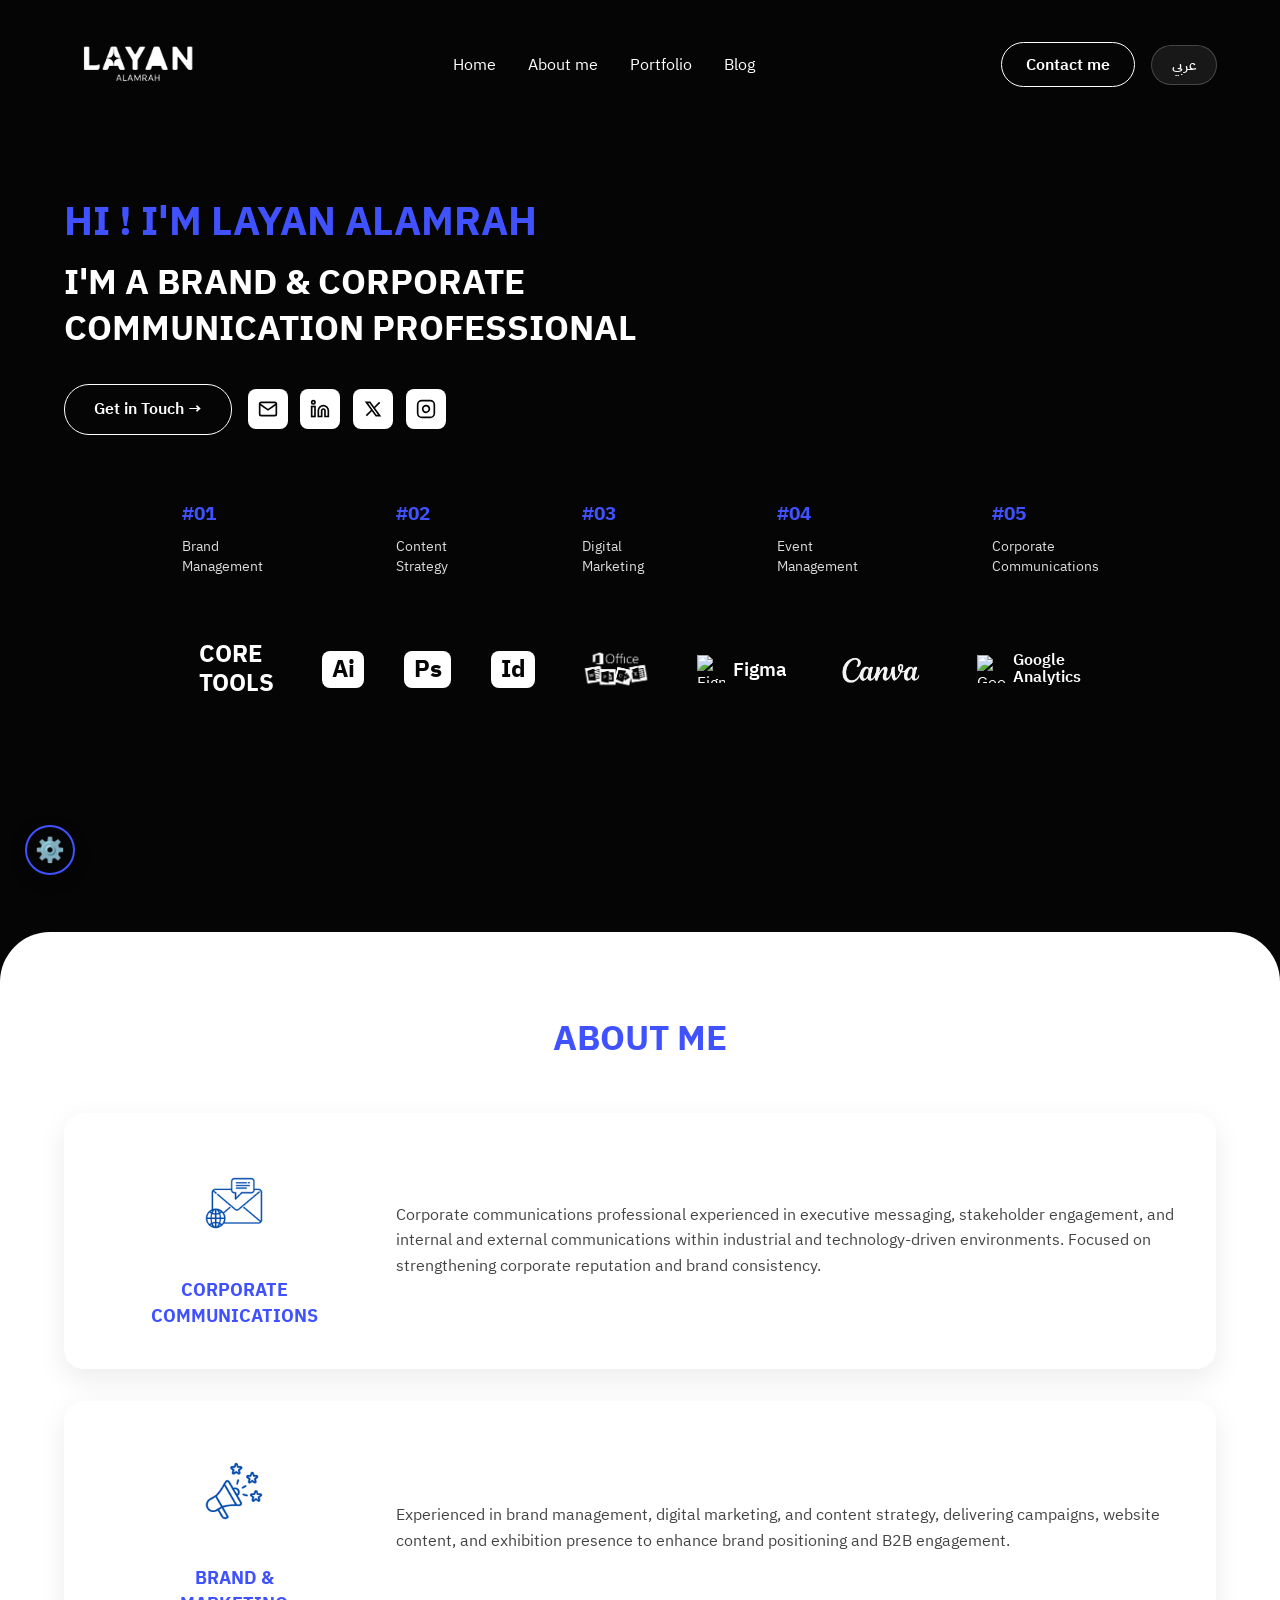
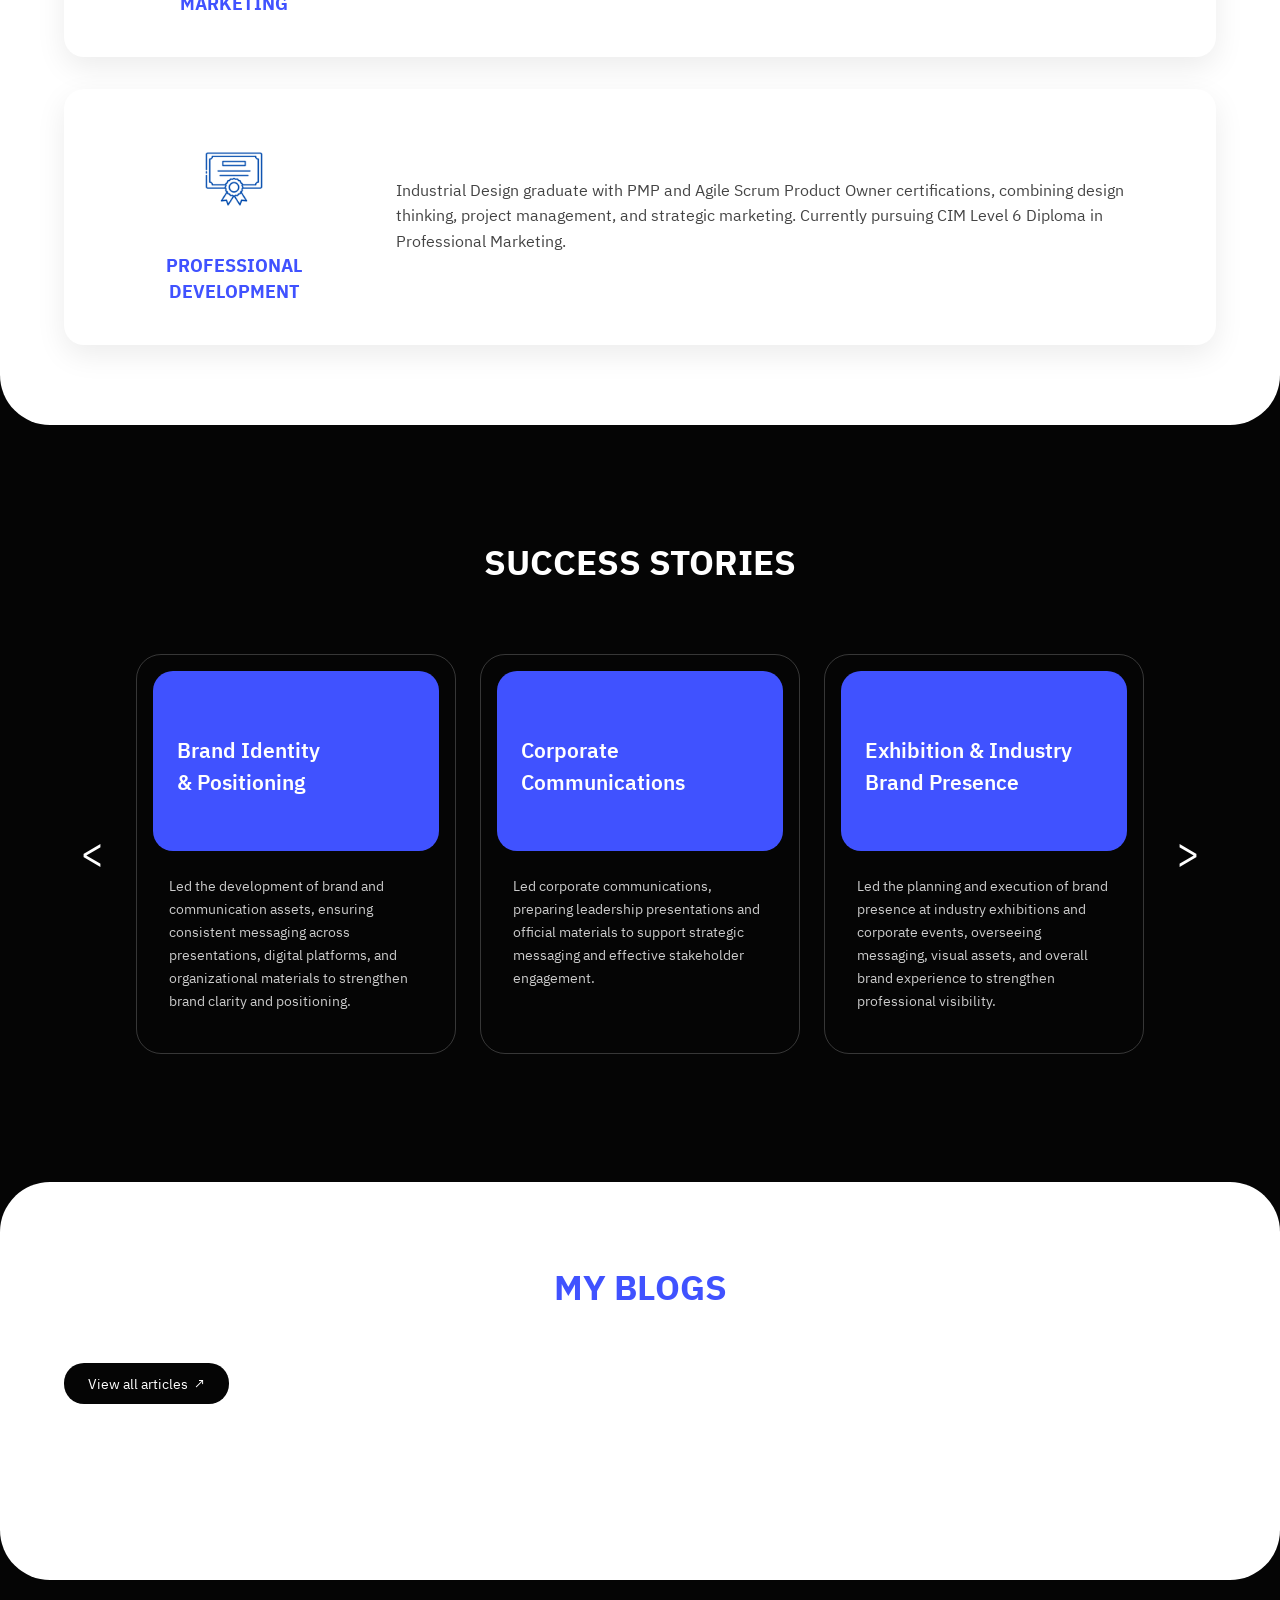
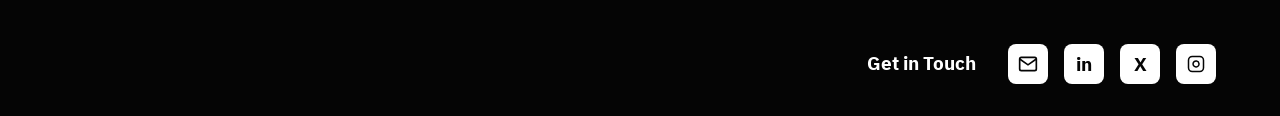
==== index.html @ 5fd20a36 "Add files via upload" ====
<!DOCTYPE html>
<html lang="en">

<head>
    <meta charset="UTF-8">
    <meta name="viewport" content="width=device-width, initial-scale=1.0">
    <title>Layan Alamrah - Portfolio</title>
    <link rel="stylesheet" href="style.css">
    <link href="https://fonts.googleapis.com/css2?family=IBM+Plex+Sans+Arabic:wght@300;400;500;600;700&display=swap" rel="stylesheet">
</head>

<body>

    <header>
        <div class="logo">
            <a href="#home">
                <img src="images/logo-removebg-preview.png" alt="Layan" class="header-logo">
            </a>
        </div>
        <nav>
            <a href="#home" id="navHome">Home</a>
            <a href="#about" id="navAbout">About me</a>
            <a href="#portfolio" id="navPort">Portfolio</a>
            <a href="blog.html" id="navBlog">Blog</a>
        </nav>
        <div class="header-actions">
            <a href="#" class="btn-contact" id="navContact">Contact me</a>
            <button id="langToggle" class="btn-lang">عربي</button>
        </div>
    </header>

    <section id="home" class="hero dark-section">
        <h1 class="accent-text" id="heroGreeting">HI ! I'M LAYAN ALAMRAH</h1>
        <h2 class="hero-title" id="heroTitle">I'M A BRAND & CORPORATE<br>COMMUNICATION PROFESSIONAL</h2>

        <div class="hero-actions">
            <a href="javascript:void(0)" class="btn-outline dummy-btn">Get in Touch &rarr;</a>
            
            <div class="social-squares">
                <a href="#" class="social-icon" id="heroEmail" title="Email">
                    <svg width="20" height="20" viewBox="0 0 24 24" fill="none" stroke="currentColor" stroke-width="2"><path d="M4 4h16c1.1 0 2 .9 2 2v12c0 1.1-.9 2-2 2H4c-1.1 0-2-.9-2-2V6c0-1.1.9-2 2-2z"></path><polyline points="22,6 12,13 2,6"></polyline></svg>
                </a>
                <a href="#" target="_blank" class="social-icon" id="heroLinkedin" title="LinkedIn">
                    <svg width="20" height="20" viewBox="0 0 24 24" fill="none" stroke="currentColor" stroke-width="2"><path d="M16 8a6 6 0 0 1 6 6v7h-4v-7a2 2 0 0 0-2-2 2 2 0 0 0-2 2v7h-4v-7a6 6 0 0 1 6-6z"></path><rect x="2" y="9" width="4" height="12"></rect><circle cx="4" cy="4" r="2"></circle></svg>
                </a>
                <a href="#" target="_blank" class="social-icon" id="heroX" title="X">
                    <svg width="20" height="20" viewBox="0 0 24 24" fill="none" stroke="currentColor" stroke-width="2"><path d="M4 4l11.733 16h4.267l-11.733 -16z"></path><path d="M4 20l6.768 -6.768m2.46 -2.46l6.772 -6.772"></path></svg>
                </a>
                <a href="#" target="_blank" class="social-icon" id="heroInsta" title="Instagram">
                    <svg width="20" height="20" viewBox="0 0 24 24" fill="none" stroke="currentColor" stroke-width="2"><rect x="2" y="2" width="20" height="20" rx="5" ry="5"></rect><path d="M16 11.37A4 4 0 1 1 12.63 8 4 4 0 0 1 16 11.37z"></path><line x1="17.5" y1="6.5" x2="17.51" y2="6.5"></line></svg>
                </a>
            </div>
        </div>

        <div class="services-row" id="servicesRow">
            <div class="service-item"><span class="accent-text">#01</span><p>Brand<br>Management</p></div>
            <div class="service-item"><span class="accent-text">#02</span><p>Content<br>Strategy</p></div>
            <div class="service-item"><span class="accent-text">#03</span><p>Digital<br>Marketing</p></div>
            <div class="service-item"><span class="accent-text">#04</span><p>Event<br>Management</p></div>
            <div class="service-item"><span class="accent-text">#05</span><p>Corporate<br>Communications</p></div>
        </div>

        <div class="tools-row">
            <h3 id="toolsTitle">CORE<br>TOOLS</h3>
            <div class="tools-icons">
                <span class="tool-box">Ai</span>
                <span class="tool-box">Ps</span>
                <span class="tool-box">Id</span>
                <div class="tool-item"><img src="images/office-nobg.png" alt="Office" class="custom-tool-img"></div>
                <div class="tool-item">
                    <img src="https://cdn.simpleicons.org/figma/white" alt="Figma" class="tool-svg">
                    <span class="tool-text">Figma</span>
                </div>
                <div class="tool-item"><img src="images/canva-removebg-preview.png" alt="Canva" class="custom-tool-img"></div>
                <div class="tool-item">
                    <img src="https://cdn.simpleicons.org/googleanalytics/white" alt="Google Analytics" class="tool-svg">
                    <div class="stacked-text"><span>Google</span><span>Analytics</span></div>
                </div>
            </div>
        </div>
    </section>

    <section id="about" class="about light-section">
        <h2 class="section-title accent-text" id="aboutTitle">ABOUT ME</h2>
        <div class="about-container">
            <div class="about-card">
                <div class="about-left">
                    <img src="images/icon (2).png" alt="Corporate Communications Icon" class="about-icon">
                    <h3 class="accent-text">CORPORATE<br>COMMUNICATIONS</h3>
                </div>
                <div class="about-right">
                    <p>Corporate communications professional experienced in executive messaging, stakeholder engagement, and internal and external communications within industrial and technology-driven environments. Focused on strengthening corporate reputation and brand consistency.</p>
                </div>
            </div>

            <div class="about-card">
                <div class="about-left">
                    <img src="images/icon.png" alt="Brand & Marketing Icon" class="about-icon">
                    <h3 class="accent-text">BRAND &<br>MARKETING</h3>
                </div>
                <div class="about-right">
                    <p>Experienced in brand management, digital marketing, and content strategy, delivering campaigns, website content, and exhibition presence to enhance brand positioning and B2B engagement.</p>
                </div>
            </div>

            <div class="about-card">
                <div class="about-left">
                    <img src="images/icon (1).png" alt="Professional Development Icon" class="about-icon">
                    <h3 class="accent-text">PROFESSIONAL<br>DEVELOPMENT</h3>
                </div>
                <div class="about-right">
                    <p>Industrial Design graduate with PMP and Agile Scrum Product Owner certifications, combining design thinking, project management, and strategic marketing. Currently pursuing CIM Level 6 Diploma in Professional Marketing.</p>
                </div>
            </div>
        </div>
    </section>

    <section id="portfolio" class="success-stories dark-section">
        <h2 class="section-title text-white" id="successTitle">SUCCESS STORIES</h2>
        <div class="carousel-wrapper">
            <button class="carousel-btn prev-btn">&lt;</button>
            <div class="carousel-track" id="success-track">
                <div class="story-card">
                    <div class="story-top">Brand Identity<br>& Positioning</div>
                    <div class="story-bottom">Led the development of brand and communication assets, ensuring consistent messaging across presentations, digital platforms, and organizational materials to strengthen brand clarity and positioning.</div>
                </div>
                <div class="story-card">
                    <div class="story-top">Corporate<br>Communications</div>
                    <div class="story-bottom">Led corporate communications, preparing leadership presentations and official materials to support strategic messaging and effective stakeholder engagement.</div>
                </div>
                <div class="story-card">
                    <div class="story-top">Exhibition & Industry<br>Brand Presence</div>
                    <div class="story-bottom">Led the planning and execution of brand presence at industry exhibitions and corporate events, overseeing messaging, visual assets, and overall brand experience to strengthen professional visibility.</div>
                </div>
            </div>
            <button class="carousel-btn next-btn">&gt;</button>
        </div>
    </section>

    <section id="blog" class="blogs light-section">
        <h2 class="section-title accent-text" id="blogTitle">MY BLOGS</h2>
        <div class="blog-teaser" dir="auto">
            <a href="blog.html" class="blog-teaser-btn" id="blogTeaserBtn">View all articles &nbsp;↗</a>
        </div>
        <div class="blog-preview-grid" id="blogPreviewGrid"></div>
    </section>

    <footer id="contact" class="dark-section footer-section">
        <div class="footer-content">
            <h3 id="footerTitleText">Get in Touch</h3>
            <div class="footer-icons">
                <a href="#" class="icon footer-email-link" title="Email">
                    <svg width="20" height="20" viewBox="0 0 24 24" fill="none" stroke="currentColor" stroke-width="2"><path d="M4 4h16c1.1 0 2 .9 2 2v12c0 1.1-.9 2-2 2H4c-1.1 0-2-.9-2-2V6c0-1.1.9-2 2-2z"></path><polyline points="22,6 12,13 2,6"></polyline></svg>
                </a>
                <a href="#" target="_blank" class="icon footer-linkedin-link" title="LinkedIn">in</a>
                <a href="#" target="_blank" class="icon footer-x-link" title="X">X</a>
                <a href="#" target="_blank" class="icon footer-insta-link" title="Instagram">
                    <svg width="18" height="18" viewBox="0 0 24 24" fill="none" stroke="currentColor" stroke-width="2"><rect x="2" y="2" width="20" height="20" rx="5" ry="5"></rect><path d="M16 11.37A4 4 0 1 1 12.63 8 4 4 0 0 1 16 11.37z"></path><line x1="17.5" y1="6.5" x2="17.51" y2="6.5"></line></svg>
                </a>
            </div>
        </div>
    </footer>

    <a href="Admin.html" class="admin-gear" title="الدخول للوحة التحكم">⚙️</a>

    <script type="module" src="script.js"></script>
</body>
</html>
---- style.css ----
/* =========================================
   1. المتغيرات والأساسيات (Global Styles)
   ========================================= */
:root {
    --bg-black: #050505;
    --accent-blue: #4052FF;
    --text-white: #FFFFFF;
    --bg-white: #FFFFFF;
    --card-shadow: 0 10px 30px rgba(0, 0, 0, 0.08);
}

* {
    margin: 0;
    padding: 0;
    box-sizing: border-box;
    font-family: 'IBM Plex Sans Arabic', sans-serif;
}

body {
    background-color: var(--bg-black);
    color: var(--text-white);
    overflow-x: hidden;
}

a {
    text-decoration: none;
    color: inherit;
}

/* تنسيقات عامة للنصوص والأقسام */
.accent-text { color: var(--accent-blue); }
.text-white { color: var(--text-white); }

.section-title {
    text-align: center;
    font-size: 2.2rem;
    font-weight: 800;
    margin-bottom: 3rem;
    text-transform: uppercase;
}

.light-section {
    background-color: var(--bg-white);
    color: var(--bg-black);
    border-radius: 50px;
    padding: 5rem 5%;
    margin: 2rem 0;
}

.dark-section {
    background-color: var(--bg-black);
}

/* =========================================
   2. الهيدر والقائمة العلوية (Header & Nav)
   ========================================= */
header {
    position: absolute !important;
    top: 0 !important;
    left: 0 !important;
    width: 100% !important;
    display: flex;
    justify-content: space-between;
    align-items: center;
    padding: 2rem 5%;
    z-index: 9999 !important;
    background: transparent !important;
}

.logo {
    font-size: 1.8rem;
    font-weight: 900;
    line-height: 1;
    letter-spacing: 1px;
}

.logo span {
    font-size: 0.6rem;
    font-weight: 400;
    letter-spacing: 2px;
}

.header-logo {
    height: 50px;
    width: auto;
    display: block;
}

nav { display: flex; gap: 2rem; }
nav a { font-size: 1rem; transition: color 0.3s; }
nav a:hover { color: var(--accent-blue); }

.header-actions {
    display: flex;
    gap: 1rem;
    align-items: center;
}

/* أزرار الهيدر */
.btn-contact {
    border: 1.5px solid var(--text-white);
    padding: 0.6rem 1.5rem;
    border-radius: 25px;
    font-weight: 600;
    transition: 0.3s;
}
.btn-contact:hover {
    background: var(--text-white);
    color: var(--bg-black);
}

.btn-lang {
    display: flex;
    align-items: center;
    gap: 8px;
    background: rgba(255, 255, 255, 0.08);
    color: #ffffff !important; 
    border: 1px solid rgba(255, 255, 255, 0.2);
    padding: 0.5rem 1.2rem;
    border-radius: 30px;
    cursor: pointer;
    font-weight: 600;
    font-size: 0.9rem;
    transition: all 0.3s ease;
    backdrop-filter: blur(5px);
}
.btn-lang:hover {
    background: #ffffff;
    color: #000000 !important;
    border-color: #ffffff;
    transform: translateY(-2px);
    box-shadow: 0 8px 20px rgba(255, 255, 255, 0.15);
}
.btn-lang:hover svg { transform: rotate(90deg); }

/* =========================================
   3. القسم الرئيسي (Hero Section)
   ========================================= */
.hero.dark-section {
    background: linear-gradient(rgba(5, 5, 5, 0.30), rgba(5, 5, 5, 0.98)), url('https://ijn12hoh65.ufs.sh/f/gCdr8Ko1IyUJaWJ3TLkXPIJ5uHrcU0ZMVSRbsBytFgwYviTq') !important;
    background-size: cover !important; 
    background-position: center top !important; 
    background-attachment: fixed !important; 
    padding: 12rem 5% 5rem; 
    min-height: 100vh; 
}

.hero h1, .hero h2, .hero-actions, .services-row, .tools-row {
    position: relative;
    z-index: 2;
}

.hero h1 {
    font-size: 2.5rem;
    font-weight: 800;
    margin-bottom: 0.5rem;
}

.hero h2 {
    font-size: 2.2rem;
    font-weight: 800;
    line-height: 1.3;
    margin-bottom: 2rem;
}

.hero-actions {
    display: flex;
    align-items: center;
    gap: 1rem;
    margin-bottom: 4rem;
}

/* أزرار Hero */
.btn-outline {
    border: 1.5px solid var(--text-white);
    padding: 0.8rem 1.8rem;
    border-radius: 25px;
    font-weight: 600;
}
.dummy-btn {
    cursor: default;
    pointer-events: none; /* لمنع الضغط عليه كلياً */
}

/* أيقونات التواصل المربعة */
.social-squares {
    display: flex;
    gap: 0.8rem;
}

.social-icon {
    width: 40px;
    height: 40px;
    background-color: var(--text-white);
    color: var(--bg-black);
    border-radius: 8px;
    display: flex;
    align-items: center;
    justify-content: center;
    transition: all 0.3s ease;
}

.social-icon:hover {
    background-color: var(--accent-blue);
    color: var(--text-white);
    transform: translateY(-4px); 
    box-shadow: 0 10px 20px rgba(64, 82, 255, 0.3);
}

/* =========================================
   4. الخدمات والأدوات (Services & Tools)
   ========================================= */
.services-row {
    display: flex;
    justify-content: space-evenly;
    align-items: center;
    gap: 1rem;
    margin-bottom: 4rem;
    flex-wrap: wrap;
}

.service-item span {
    font-weight: 800;
    font-size: 1.2rem;
    display: block;
    margin-bottom: 0.5rem;
}

.service-item p {
    font-size: 0.9rem;
    line-height: 1.4;
    color: #ddd;
}

.tools-row {
    display: flex;
    align-items: center;
    justify-content: center;
    gap: 3rem;
    flex-wrap: wrap;
    margin: 4rem auto;
}

.tools-row h3 {
    font-size: 1.5rem;
    line-height: 1.2;
    color: var(--text-white);
}

.tools-icons {
    display: flex;
    align-items: center;
    justify-content: center;
    gap: 2.5rem;
    flex-wrap: wrap;
    max-width: 1000px;
}

.tool-box {
    background: var(--text-white);
    color: var(--bg-black);
    font-weight: 900;
    font-size: 1.5rem;
    padding: 0.4rem 0.6rem;
    border-radius: 8px;
    line-height: 1;
}

.tool-item {
    display: flex;
    align-items: center;
    gap: 0.5rem;
}

.tool-svg { width: 28px; height: 28px; }
.tool-text { font-size: 1.2rem; font-weight: 600; color: var(--text-white); }
.stacked-text {
    display: flex;
    flex-direction: column;
    line-height: 1.1;
    font-size: 1rem;
    font-weight: 600;
    color: var(--text-white);
}

.custom-tool-img {
    height: 45px;
    width: auto;
    object-fit: contain;
    mix-blend-mode: screen;
}

/* =========================================
   5. قسم About Me
   ========================================= */
.about-container {
    display: flex;
    flex-direction: column;
    gap: 2rem;
}

.about-card {
    display: flex;
    background: #ffffff;
    border-radius: 20px;
    padding: 2.5rem;
    box-shadow: var(--card-shadow);
    align-items: center;
    gap: 2rem;
}

.about-left {
    width: 25%;
    display: flex;
    flex-direction: column;
    align-items: center;
    justify-content: center;
    min-width: 200px;
    text-align: center;
}

.about-icon {
    width: 100px;
    height: 100px;
    object-fit: contain;
    margin-bottom: 1.5rem;
}

.about-left h3 {
    font-size: 1.1rem;
    font-weight: 800;
}

.about-right {
    width: 75%;
    font-size: 1rem;
    color: #444;
    line-height: 1.6;
}

/* =========================================
   6. قصص النجاح (Portfolio Carousel)
   ========================================= */
.success-stories { padding: 5rem 5%; }

.carousel-wrapper {
    display: flex;
    align-items: center;
    position: relative;
}

.carousel-track {
    display: flex;
    gap: 1.5rem;
    overflow-x: auto;
    scroll-behavior: smooth;
    padding: 1rem;
    scrollbar-width: none;
    width: 100%;
}
.carousel-track::-webkit-scrollbar { display: none; }

.carousel-btn {
    background: none;
    border: none;
    font-size: 2.5rem;
    color: var(--text-white);
    cursor: pointer;
    padding: 0 1rem;
    z-index: 10;
}

.story-card {
    min-width: 320px;
    background: transparent;
    border: 1px solid rgba(255, 255, 255, 0.2);
    border-radius: 25px;
    padding: 1rem;
    display: flex;
    flex-direction: column;
}

.story-top {
    background: var(--accent-blue);
    color: var(--text-white);
    border-radius: 20px;
    padding: 4rem 1.5rem 2rem 1.5rem;
    font-size: 1.3rem;
    font-weight: 600;
    min-height: 180px;
}

.story-bottom {
    padding: 1.5rem 1rem;
    color: #ccc;
    font-size: 0.9rem;
    line-height: 1.6;
}

/* =========================================
   7. المدونة (Blog Preview)
   ========================================= */
.blog-teaser {
    display: flex;
    justify-content: space-between;
    align-items: center;
    margin-bottom: 2rem;
    flex-wrap: wrap;
    gap: 1rem;
}
.blog-teaser-btn {
    background: var(--bg-black);
    color: var(--text-white);
    padding: 0.6rem 1.5rem;
    border-radius: 20px;
    font-size: 0.9rem;
}

.blog-preview-grid {
    display: flex;
    gap: 1.5rem;
    overflow-x: auto;
    scroll-behavior: smooth;
    padding: 2rem 1rem;
    scrollbar-width: none;
    width: 100%;
    margin-top: 2rem;
}
.blog-preview-grid::-webkit-scrollbar { display: none; }

.blog-card {
    width: 320px;
    background: #FFFFFF;
    border-radius: 35px; 
    padding: 25px;
    position: relative;
    overflow: hidden; 
    box-shadow: 0 15px 40px rgba(0,0,0,0.05);
    text-align: center;
    border: 1px solid #f0f0f0;
}

.blog-visual-area {
    position: relative;
    height: 160px;
    display: flex;
    align-items: center;
    justify-content: center;
    margin-bottom: 20px;
}

.brain-img {
    width: 250px; 
    position: relative;
    z-index: 2;
    filter: drop-shadow(0 10px 15px rgba(0,0,0,0.1));
}

.study-text {
    font-size: 0.85rem;
    color: #666;
    margin-bottom: 8px;
}
.highlight-percent {
    font-size: 1.8rem;
    font-weight: 800;
    color: #4CAF50; 
    margin-bottom: 5px;
}

/* =========================================
   8. الفوتر وزر الأدمين (Footer & Admin)
   ========================================= */
.footer-section { padding: 2rem 5%; }

.footer-content {
    display: flex;
    justify-content: flex-end;
    align-items: center;
    gap: 2rem;
}

.footer-icons { display: flex; gap: 1rem; }

.footer-icons .icon {
    width: 40px;
    height: 40px;
    background: var(--text-white);
    color: var(--bg-black);
    border-radius: 8px;
    display: flex;
    align-items: center;
    justify-content: center;
    font-weight: bold;
    font-size: 1.2rem;
    transition: transform 0.3s ease, background 0.3s ease, color 0.3s ease;
}

.footer-icons .icon:hover {
    transform: translateY(-4px);
    background: var(--accent-blue);
    color: var(--text-white);
}

/* زر الأدمين العائم */
.admin-gear {
    position: fixed;
    bottom: 25px;
    left: 25px;
    background: var(--bg-black);
    color: var(--text-white);
    width: 50px;
    height: 50px;
    border-radius: 50%;
    display: flex;
    align-items: center;
    justify-content: center;
    font-size: 1.5rem;
    box-shadow: 0 5px 15px rgba(0,0,0,0.3);
    z-index: 1000;
    border: 2px solid var(--accent-blue);
    transition: all 0.3s ease;
}
.admin-gear:hover {
    transform: scale(1.1) rotate(45deg);
    background: var(--accent-blue);
}

/* =========================================
   9. التجاوب مع الشاشات (Responsive)
   ========================================= */
@media (max-width: 900px) {
    header, .footer-content {
        flex-direction: column;
        gap: 1rem;
        align-items: center;
    }
    .about-card {
        flex-direction: column;
        text-align: center;
    }
    .about-left, .about-right { width: 100%; }
    .services-row, .tools-row { justify-content: center; }
}

@media (min-width: 1024px) {
    .header-logo { height: 65px; }
}
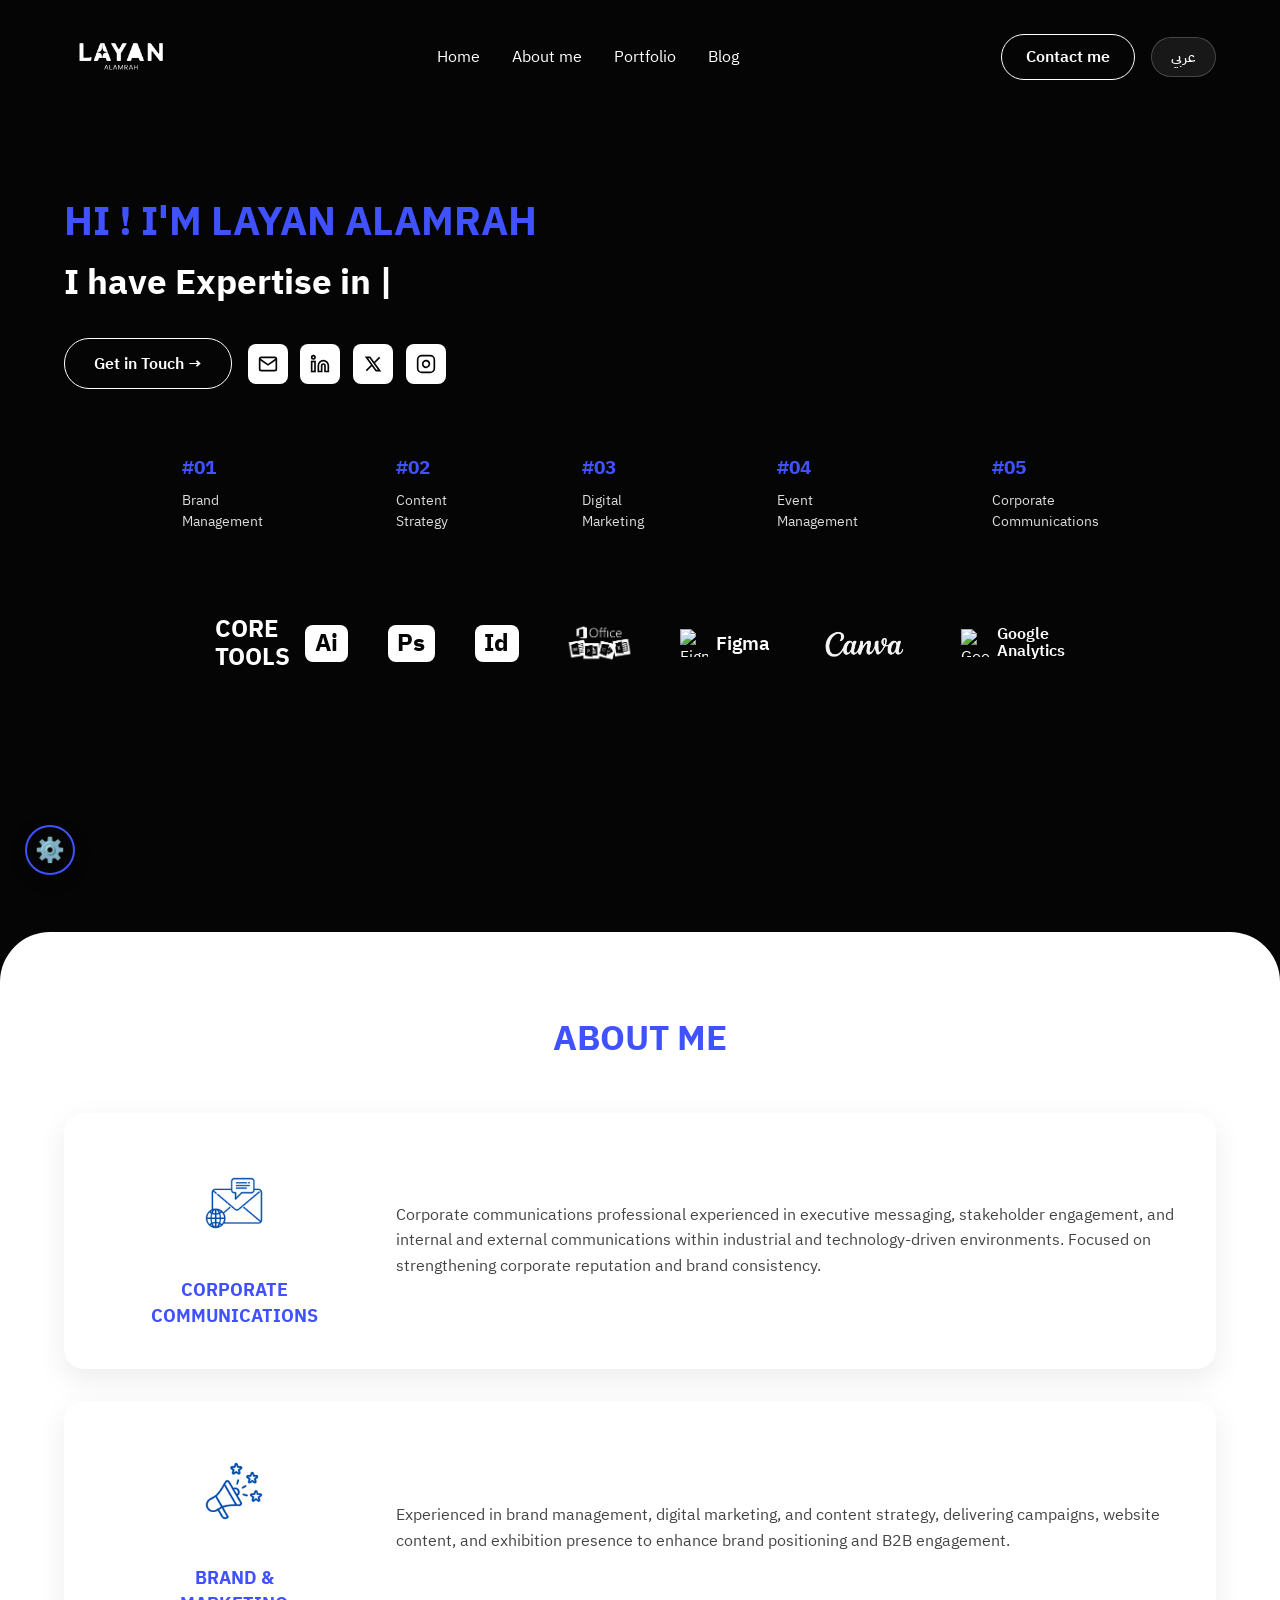
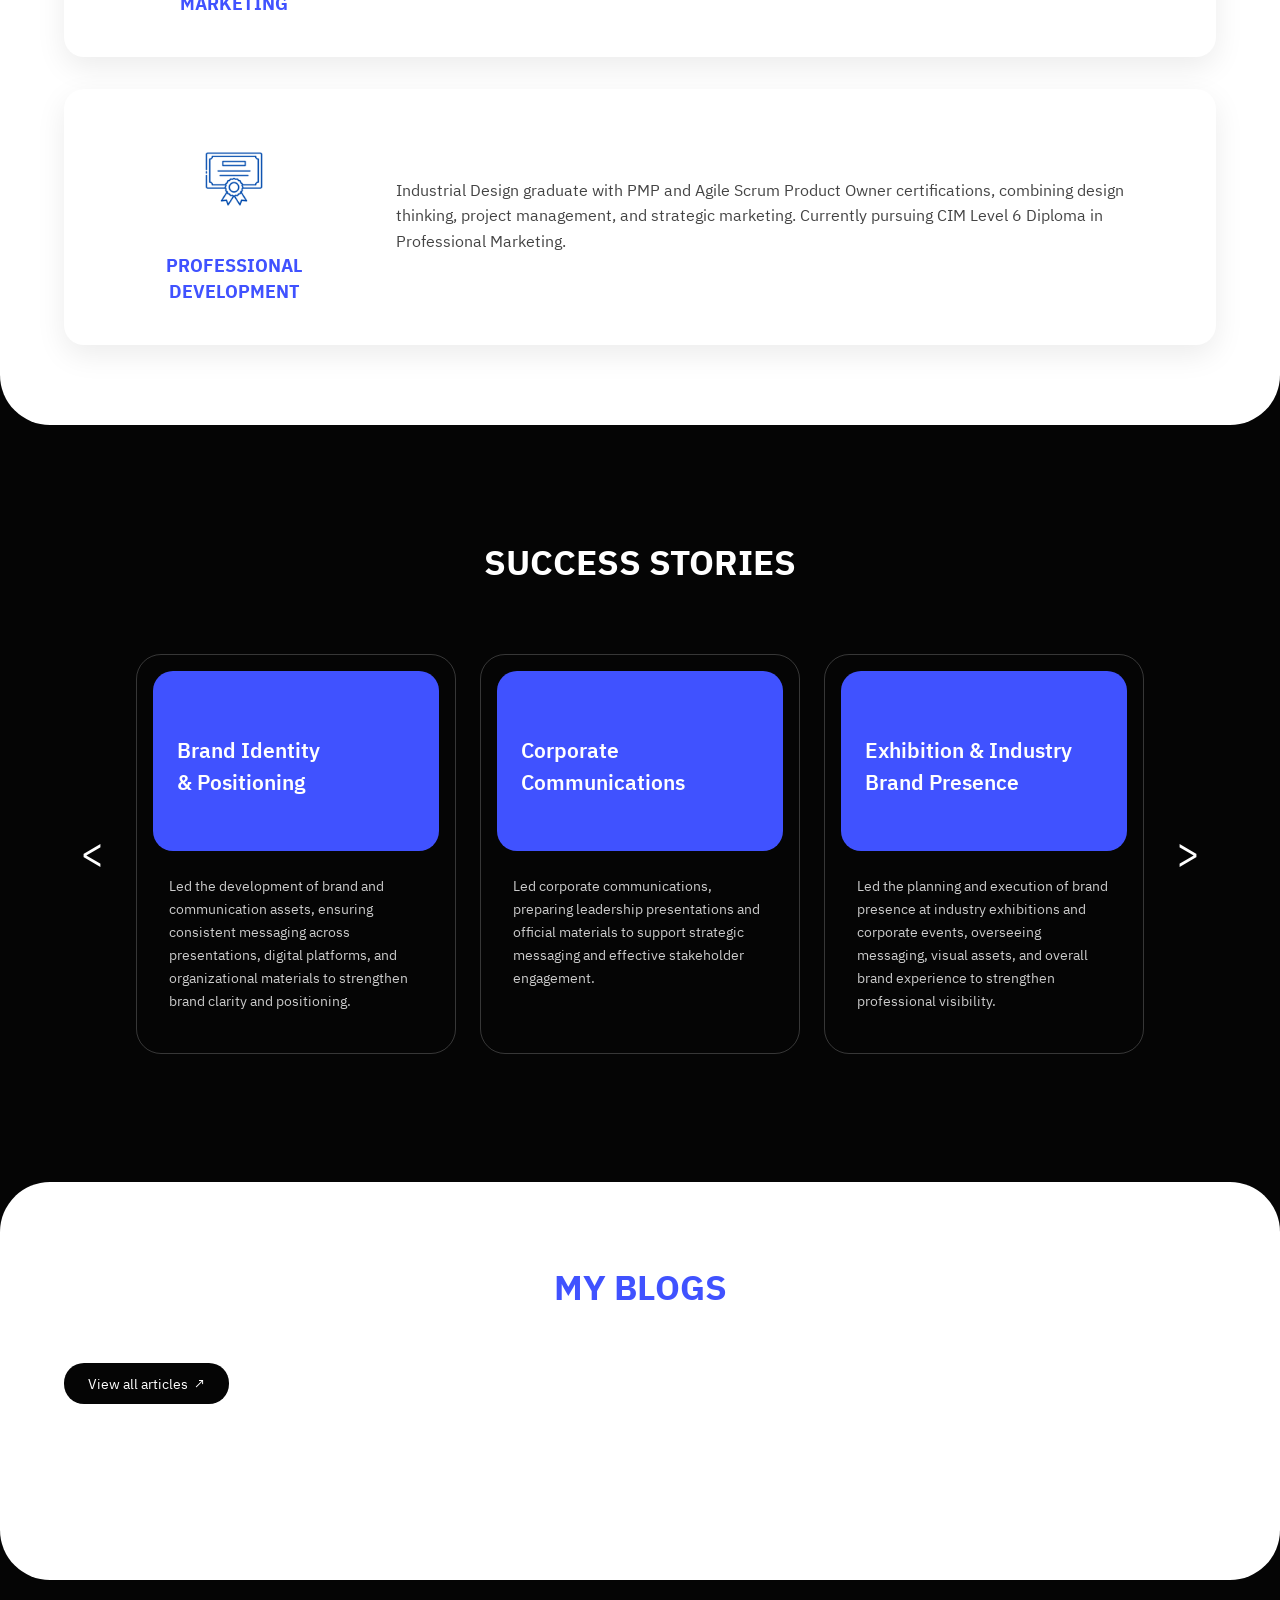
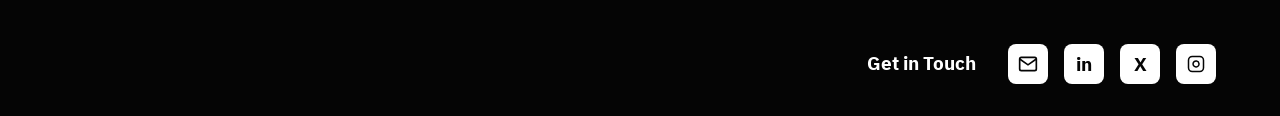
==== commit 38e53599: "Fix HTML formatting and add typewriter effect" ====
--- a/index.html
+++ b/index.html
@@ -31,7 +31,11 @@
 
     <section id="home" class="hero dark-section">
         <h1 class="accent-text" id="heroGreeting">HI ! I'M LAYAN ALAMRAH</h1>
-        <h2 class="hero-title" id="heroTitle">I'M A BRAND & CORPORATE<br>COMMUNICATION PROFESSIONAL</h2>
+        <h2 class="typewriter-h2">
+            <span id="static-expertise" data-ar="لدي خبرة في " data-en="I have Expertise in ">I have Expertise in
+            </span>
+            <span id="typewriter" class="typing-text"></span><span class="cursor">|</span>
+        </h2>
 
         <div class="hero-actions">
             <a href="javascript:void(0)" class="btn-outline dummy-btn">Get in Touch &rarr;</a>
@@ -165,4 +169,4 @@
 
     <script type="module" src="script.js"></script>
 </body>
-</html>+</html>
--- a/style.css
+++ b/style.css
@@ -137,7 +137,7 @@
    3. القسم الرئيسي (Hero Section)
    ========================================= */
 .hero.dark-section {
-    background: linear-gradient(rgba(5, 5, 5, 0.30), rgba(5, 5, 5, 0.98)), url('https://ijn12hoh65.ufs.sh/f/gCdr8Ko1IyUJaWJ3TLkXPIJ5uHrcU0ZMVSRbsBytFgwYviTq') !important;
+    background: linear-gradient(rgba(5, 5, 5, 0.30), rgba(5, 5, 5, 0.98)), url('./images/bg.jpg') !important;    
     background-size: cover !important; 
     background-position: center top !important; 
     background-attachment: fixed !important; 
@@ -527,22 +527,140 @@
 }
 
 /* =========================================
-   9. التجاوب مع الشاشات (Responsive)
-   ========================================= */
-@media (max-width: 900px) {
-    header, .footer-content {
-        flex-direction: column;
-        gap: 1rem;
-        align-items: center;
-    }
+   تجاوب الجوال النهائي (الموقع بالكامل)
+========================================= */
+@media (max-width: 768px) {
+    /* --- 1. أساسيات الشاشة ومنع الاهتزاز --- */
+    html, body {
+        overflow-x: hidden !important;
+        max-width: 100vw !important;
+        width: 100% !important;
+    }
+
+    /* --- 2. الهيدر (المنيو العلوي) --- */
+    header {
+        flex-direction: column !important;
+        justify-content: center !important;
+        align-items: center !important;
+        gap: 15px !important;
+        padding: 20px 10px !important;
+        width: 100% !important;
+    }
+
+    nav {
+        flex-wrap: wrap !important;
+        justify-content: center !important;
+        gap: 12px !important;
+        width: 100% !important;
+    }
+
+    /* --- 3. قسم الهيرو (نفس تصميم Home 2 الموسط) --- */
+    .hero.dark-section {
+        padding: 160px 20px 60px 20px !important;
+        display: flex !important;
+        flex-direction: column !important;
+        align-items: center !important;
+        text-align: center !important;
+    }
+
+    .hero h1 { 
+        font-size: 28px !important; 
+        line-height: 1.2 !important; 
+        margin-bottom: 15px !important;
+    }
+
+    .hero h2 { 
+        font-size: 16px !important; 
+        margin-bottom: 40px !important;
+        opacity: 0.8 !important;
+    }
+
+    /* الأزرار تحت بعضها في المنتصف */
+    .hero-actions {
+        display: flex !important;
+        flex-direction: column !important; /* ترتيب رأسي للزر والأيقونات */
+        align-items: center !important;
+        gap: 25px !important;
+        width: 100% !important;
+    }
+
+    .btn-outline {
+        padding: 12px 35px !important;
+        font-size: 14px !important;
+        border-radius: 30px !important;
+        white-space: nowrap !important;
+    }
+
+    .social-squares { 
+        display: flex !important; 
+        flex-direction: row !important; /* الأيقونات تظل بجانب بعضها */
+        gap: 12px !important; 
+    }
+
+    .social-icon { 
+        width: 40px !important; 
+        height: 40px !important; 
+    }
+
+    /* --- 4. قسم الخدمات (الأرقام) --- */
+    .services-row {
+        display: flex !important;
+        flex-wrap: wrap !important;
+        justify-content: center !important;
+        gap: 15px !important;
+    }
+    
+    .service-item, .service-card {
+        width: 45% !important;
+        min-width: 130px !important;
+    }
+
+    /* --- 5. قسم About Me (توسيط كامل) --- */
     .about-card {
-        flex-direction: column;
-        text-align: center;
-    }
-    .about-left, .about-right { width: 100%; }
-    .services-row, .tools-row { justify-content: center; }
-}
-
-@media (min-width: 1024px) {
-    .header-logo { height: 65px; }
-}+        display: flex !important;
+        flex-direction: column !important;
+        align-items: center !important;
+        padding: 30px 20px !important;
+        width: 90% !important;
+        margin: 0 auto !important;
+    }
+    
+    .about-left, .about-right {
+        width: 100% !important;
+        text-align: center !important;
+    }
+
+    /* --- 6. السلايدر (Success Stories) --- */
+    .portfolio-section, .slider-container {
+        width: 100% !important;
+        overflow: hidden !important;
+    }
+
+    .slide, .portfolio-card {
+        width: 88% !important;
+        margin: 0 auto !important;
+    }
+}
+
+/* --- 7. جعل الأدوات تمرير أفقي (Scroll) --- */
+    .tools-row {
+        display: flex !important;
+        flex-direction: row !important; /* صف واحد */
+        overflow-x: auto !important;   /* تفعيل السكرول الأفقي */
+        flex-wrap: nowrap !important;  /* ممنوع النزول لسطر جديد */
+        gap: 15px !important;
+        padding: 20px 10px !important;
+        width: 100% !important;
+        -webkit-overflow-scrolling: touch; /* سكرول ناعم في الآيفون */
+        scrollbar-width: none; /* إخفاء شريط السكرول في فايرفوكس */
+    }
+
+    /* إخفاء شريط السكرول في كروم وسفاري لمظهر أنظف */
+    .tools-row::-webkit-scrollbar {
+        display: none;
+    }
+
+    .tool-card {
+        flex: 0 0 120px !important; /* تثبيت عرض الكرت الواحد عشان ما ينضغط */
+        text-align: center !important;
+    }
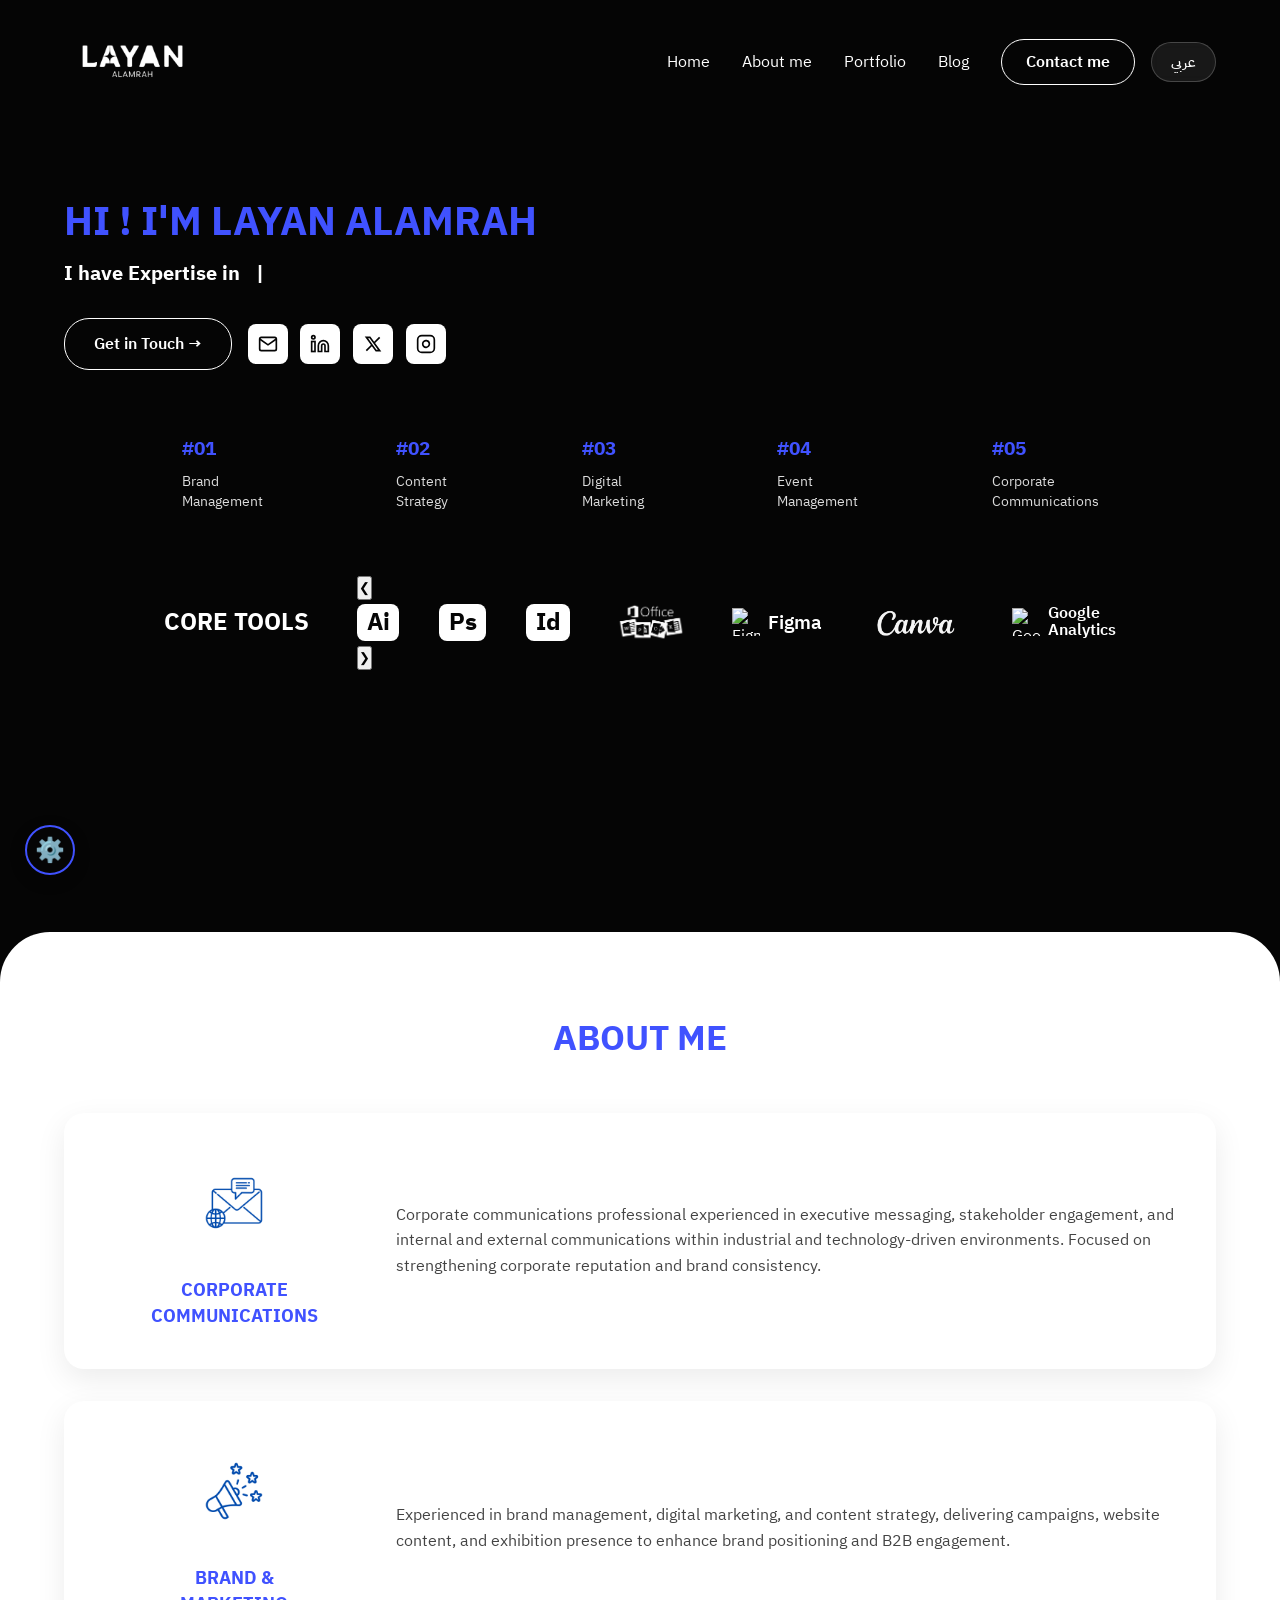
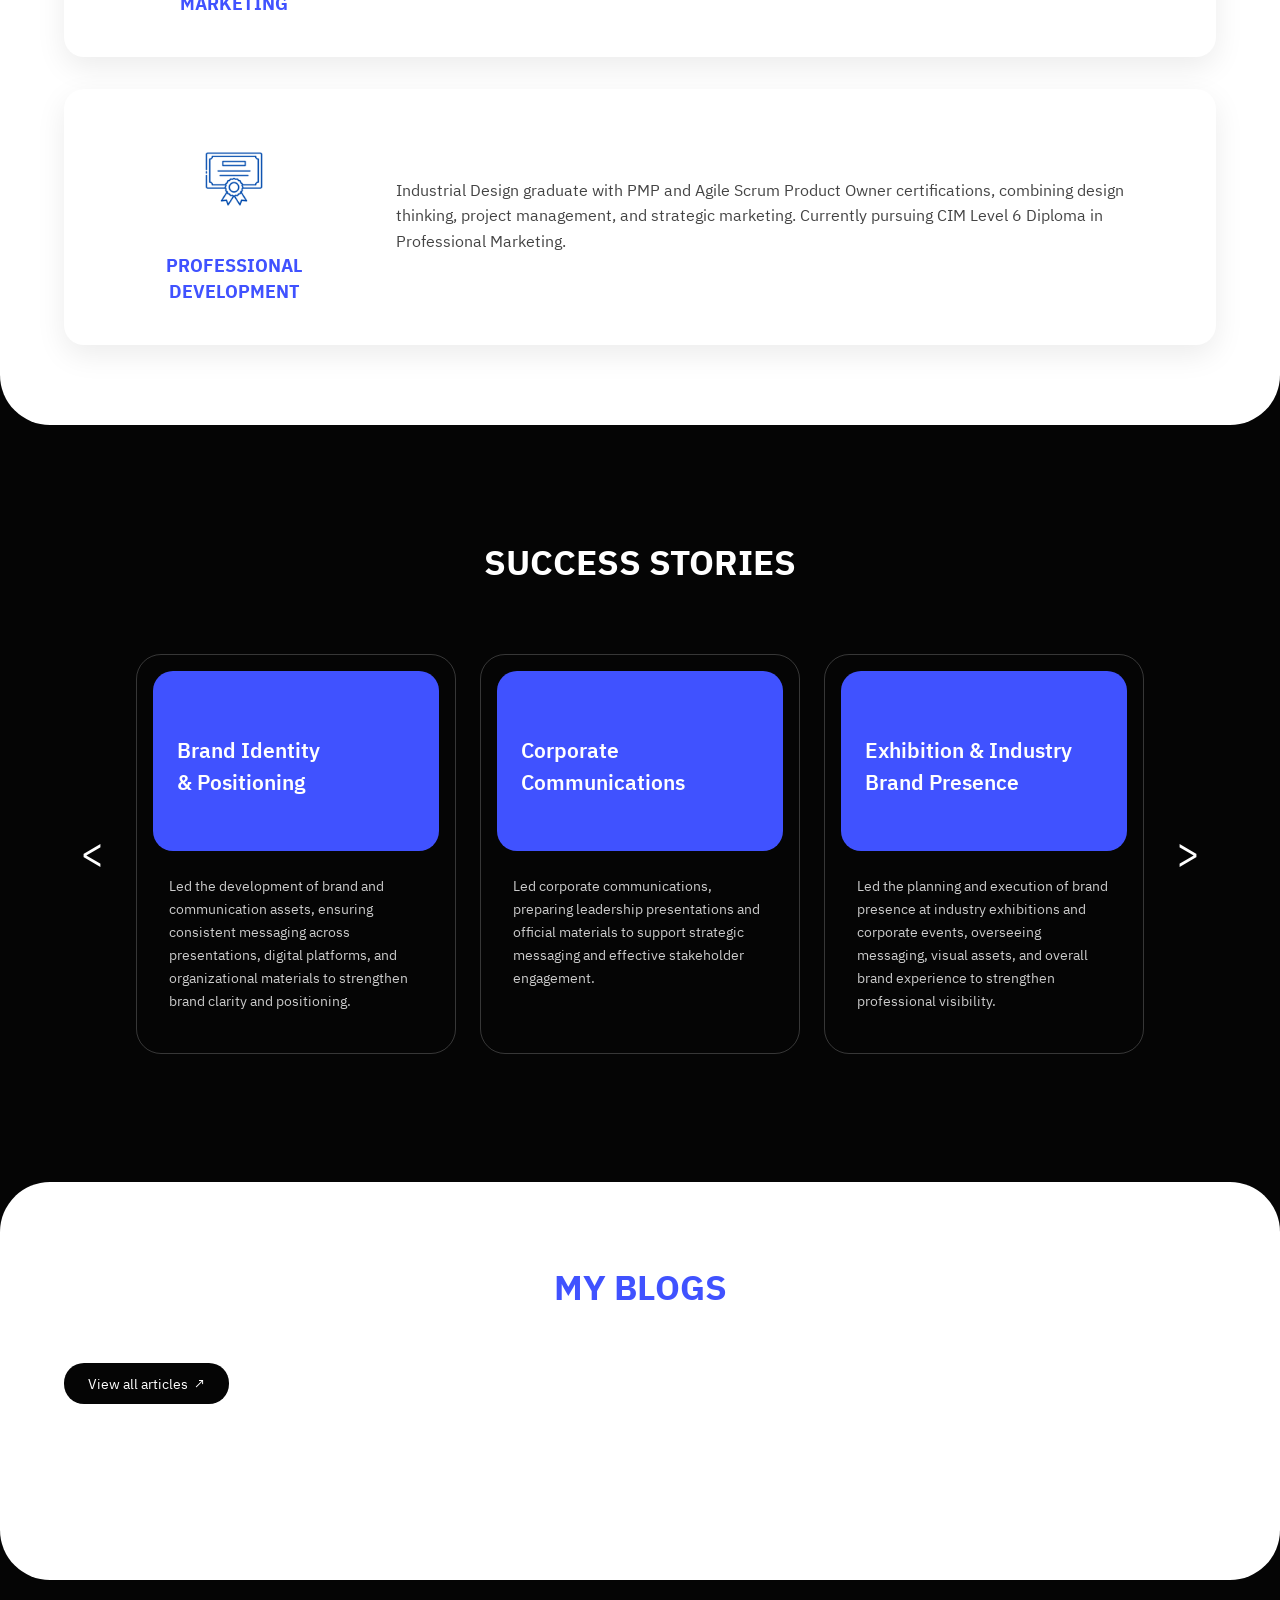
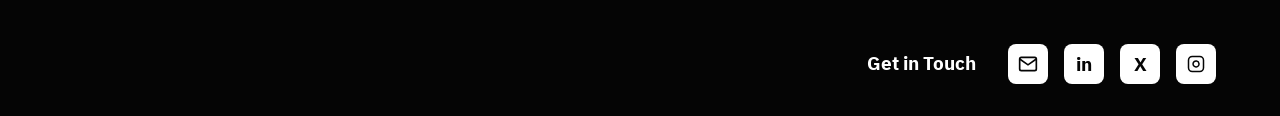
==== commit d8f2a71a: "Update index.html" ====
--- a/index.html
+++ b/index.html
@@ -17,15 +17,24 @@
                 <img src="images/logo-removebg-preview.png" alt="Layan" class="header-logo">
             </a>
         </div>
-        <nav>
-            <a href="#home" id="navHome">Home</a>
-            <a href="#about" id="navAbout">About me</a>
-            <a href="#portfolio" id="navPort">Portfolio</a>
-            <a href="blog.html" id="navBlog">Blog</a>
-        </nav>
-        <div class="header-actions">
-            <a href="#" class="btn-contact" id="navContact">Contact me</a>
-            <button id="langToggle" class="btn-lang">عربي</button>
+
+        <div class="menu-toggle" id="mobile-menu">
+            <span class="bar"></span>
+            <span class="bar"></span>
+            <span class="bar"></span>
+        </div>
+
+        <div class="nav-wrapper" id="nav-wrapper">
+            <nav>
+                <a href="#home" id="navHome">Home</a>
+                <a href="#about" id="navAbout">About me</a>
+                <a href="#portfolio" id="navPort">Portfolio</a>
+                <a href="blog.html" id="navBlog">Blog</a>
+            </nav>
+            <div class="header-actions">
+                <a href="#" class="btn-contact" id="navContact">Contact me</a>
+                <button id="langToggle" class="btn-lang">عربي</button>
+            </div>
         </div>
     </header>
 
@@ -65,21 +74,34 @@
         </div>
 
         <div class="tools-row">
-            <h3 id="toolsTitle">CORE<br>TOOLS</h3>
-            <div class="tools-icons">
-                <span class="tool-box">Ai</span>
-                <span class="tool-box">Ps</span>
-                <span class="tool-box">Id</span>
-                <div class="tool-item"><img src="images/office-nobg.png" alt="Office" class="custom-tool-img"></div>
-                <div class="tool-item">
-                    <img src="https://cdn.simpleicons.org/figma/white" alt="Figma" class="tool-svg">
-                    <span class="tool-text">Figma</span>
+            <h3 id="toolsTitle">CORE TOOLS</h3>
+
+            <div class="tools-slider-container">
+
+                <button class="scroll-arrow"
+                    onclick="document.getElementById('toolsScroll').scrollBy({left: -150, behavior: 'smooth'})">❮</button>
+
+                <div class="tools-icons" id="toolsScroll">
+                    <span class="tool-box">Ai</span>
+                    <span class="tool-box">Ps</span>
+                    <span class="tool-box">Id</span>
+                    <div class="tool-item"><img src="images/office-nobg.png" alt="Office" class="custom-tool-img"></div>
+                    <div class="tool-item">
+                        <img src="https://cdn.simpleicons.org/figma/white" alt="Figma" class="tool-svg">
+                        <span class="tool-text">Figma</span>
+                    </div>
+                    <div class="tool-item"><img src="images/canva-removebg-preview.png" alt="Canva"
+                            class="custom-tool-img"></div>
+                    <div class="tool-item">
+                        <img src="https://cdn.simpleicons.org/googleanalytics/white" alt="Google Analytics"
+                            class="tool-svg">
+                        <div class="stacked-text"><span>Google</span><span>Analytics</span></div>
+                    </div>
                 </div>
-                <div class="tool-item"><img src="images/canva-removebg-preview.png" alt="Canva" class="custom-tool-img"></div>
-                <div class="tool-item">
-                    <img src="https://cdn.simpleicons.org/googleanalytics/white" alt="Google Analytics" class="tool-svg">
-                    <div class="stacked-text"><span>Google</span><span>Analytics</span></div>
-                </div>
+
+                <button class="scroll-arrow"
+                    onclick="document.getElementById('toolsScroll').scrollBy({left: 150, behavior: 'smooth'})">❯</button>
+
             </div>
         </div>
     </section>
--- a/style.css
+++ b/style.css
@@ -72,6 +72,7 @@
     font-weight: 900;
     line-height: 1;
     letter-spacing: 1px;
+    z-index: 10000;
 }
 
 .logo span {
@@ -80,10 +81,19 @@
     letter-spacing: 2px;
 }
 
+/* حجم اللوجو في اللاب توب */
 .header-logo {
-    height: 50px;
-    width: auto;
+    height: 60px !important;
+    width: auto !important;
     display: block;
+    object-fit: contain;
+}
+
+/* تنسيق الغلاف اللي يجمع الروابط والأزرار في الكمبيوتر */
+.nav-wrapper {
+    display: flex;
+    align-items: center;
+    gap: 2rem;
 }
 
 nav { display: flex; gap: 2rem; }
@@ -94,6 +104,23 @@
     display: flex;
     gap: 1rem;
     align-items: center;
+}
+
+/* زر الهامبرجر مخفي في الكمبيوتر */
+.menu-toggle {
+    display: none;
+    flex-direction: column;
+    cursor: pointer;
+    gap: 6px;
+    z-index: 10000;
+}
+
+.bar {
+    width: 28px;
+    height: 3px;
+    background-color: var(--text-white);
+    transition: all 0.3s ease-in-out;
+    border-radius: 5px;
 }
 
 /* أزرار الهيدر */
@@ -128,16 +155,13 @@
     background: #ffffff;
     color: #000000 !important;
     border-color: #ffffff;
-    transform: translateY(-2px);
-    box-shadow: 0 8px 20px rgba(255, 255, 255, 0.15);
-}
-.btn-lang:hover svg { transform: rotate(90deg); }
+}
 
 /* =========================================
    3. القسم الرئيسي (Hero Section)
    ========================================= */
 .hero.dark-section {
-    background: linear-gradient(rgba(5, 5, 5, 0.30), rgba(5, 5, 5, 0.98)), url('./images/bg.jpg') !important;    
+    background: linear-gradient(rgba(5, 5, 5, 0.30), rgba(5, 5, 5, 0.98)), url('https://ijn12hoh65.ufs.sh/f/gCdr8Ko1IyUJaWJ3TLkXPIJ5uHrcU0ZMVSRbsBytFgwYviTq') !important;
     background-size: cover !important; 
     background-position: center top !important; 
     background-attachment: fixed !important; 
@@ -150,43 +174,19 @@
     z-index: 2;
 }
 
-.hero h1 {
-    font-size: 2.5rem;
-    font-weight: 800;
-    margin-bottom: 0.5rem;
-}
-
-.hero h2 {
-    font-size: 2.2rem;
-    font-weight: 800;
-    line-height: 1.3;
-    margin-bottom: 2rem;
-}
-
-.hero-actions {
-    display: flex;
-    align-items: center;
-    gap: 1rem;
-    margin-bottom: 4rem;
-}
-
-/* أزرار Hero */
+.hero h1 { font-size: 2.5rem; font-weight: 800; margin-bottom: 0.5rem; }
+.hero h2 { font-size: 2.2rem; font-weight: 800; line-height: 1.3; margin-bottom: 2rem; }
+
+.hero-actions { display: flex; align-items: center; gap: 1rem; margin-bottom: 4rem; }
+
 .btn-outline {
     border: 1.5px solid var(--text-white);
     padding: 0.8rem 1.8rem;
     border-radius: 25px;
     font-weight: 600;
 }
-.dummy-btn {
-    cursor: default;
-    pointer-events: none; /* لمنع الضغط عليه كلياً */
-}
-
-/* أيقونات التواصل المربعة */
-.social-squares {
-    display: flex;
-    gap: 0.8rem;
-}
+
+.social-squares { display: flex; gap: 0.8rem; }
 
 .social-icon {
     width: 40px;
@@ -204,463 +204,142 @@
     background-color: var(--accent-blue);
     color: var(--text-white);
     transform: translateY(-4px); 
-    box-shadow: 0 10px 20px rgba(64, 82, 255, 0.3);
-}
-
-/* =========================================
-   4. الخدمات والأدوات (Services & Tools)
-   ========================================= */
-.services-row {
-    display: flex;
-    justify-content: space-evenly;
-    align-items: center;
-    gap: 1rem;
-    margin-bottom: 4rem;
+}
+
+/* --- تأثير الآلة الكاتبة --- */
+.hero h2.typewriter-h2 {
+    font-size: 20px !important;
+    display: inline-flex;
     flex-wrap: wrap;
-}
-
-.service-item span {
-    font-weight: 800;
-    font-size: 1.2rem;
-    display: block;
-    margin-bottom: 0.5rem;
-}
-
-.service-item p {
-    font-size: 0.9rem;
-    line-height: 1.4;
-    color: #ddd;
-}
-
-.tools-row {
-    display: flex;
-    align-items: center;
-    justify-content: center;
-    gap: 3rem;
-    flex-wrap: wrap;
-    margin: 4rem auto;
-}
-
-.tools-row h3 {
-    font-size: 1.5rem;
-    line-height: 1.2;
-    color: var(--text-white);
-}
-
-.tools-icons {
-    display: flex;
-    align-items: center;
-    justify-content: center;
-    gap: 2.5rem;
-    flex-wrap: wrap;
-    max-width: 1000px;
-}
-
-.tool-box {
-    background: var(--text-white);
-    color: var(--bg-black);
-    font-weight: 900;
-    font-size: 1.5rem;
-    padding: 0.4rem 0.6rem;
-    border-radius: 8px;
-    line-height: 1;
-}
-
-.tool-item {
-    display: flex;
-    align-items: center;
-    gap: 0.5rem;
-}
-
+    align-items: center;
+    gap: 8px;
+}
+.typing-text { color: var(--accent-blue); font-weight: bold; }
+.cursor { display: inline-block; color: var(--text-white); animation: blink 0.75s step-end infinite; }
+@keyframes blink { from, to { opacity: 1; } 50% { opacity: 0; } }
+
+/* =========================================
+   4. الخدمات والأدوات 
+   ========================================= */
+.services-row { display: flex; justify-content: space-evenly; align-items: center; gap: 1rem; margin-bottom: 4rem; flex-wrap: wrap; }
+.service-item span { font-weight: 800; font-size: 1.2rem; display: block; margin-bottom: 0.5rem; }
+.service-item p { font-size: 0.9rem; line-height: 1.4; color: #ddd; }
+
+.tools-row { display: flex; align-items: center; justify-content: center; gap: 3rem; flex-wrap: wrap; margin: 4rem auto; }
+.tools-row h3 { font-size: 1.5rem; line-height: 1.2; color: var(--text-white); }
+.tools-icons { display: flex; align-items: center; justify-content: center; gap: 2.5rem; flex-wrap: wrap; max-width: 1000px; }
+
+.tool-box { background: var(--text-white); color: var(--bg-black); font-weight: 900; font-size: 1.5rem; padding: 0.4rem 0.6rem; border-radius: 8px; line-height: 1; }
+.tool-item { display: flex; align-items: center; gap: 0.5rem; }
 .tool-svg { width: 28px; height: 28px; }
 .tool-text { font-size: 1.2rem; font-weight: 600; color: var(--text-white); }
-.stacked-text {
-    display: flex;
-    flex-direction: column;
-    line-height: 1.1;
-    font-size: 1rem;
-    font-weight: 600;
-    color: var(--text-white);
-}
-
-.custom-tool-img {
-    height: 45px;
-    width: auto;
-    object-fit: contain;
-    mix-blend-mode: screen;
-}
+.stacked-text { display: flex; flex-direction: column; line-height: 1.1; font-size: 1rem; font-weight: 600; color: var(--text-white); }
+.custom-tool-img { height: 45px; width: auto; object-fit: contain; mix-blend-mode: screen; }
 
 /* =========================================
    5. قسم About Me
    ========================================= */
-.about-container {
-    display: flex;
-    flex-direction: column;
-    gap: 2rem;
-}
-
-.about-card {
-    display: flex;
-    background: #ffffff;
-    border-radius: 20px;
-    padding: 2.5rem;
-    box-shadow: var(--card-shadow);
-    align-items: center;
-    gap: 2rem;
-}
-
-.about-left {
-    width: 25%;
-    display: flex;
-    flex-direction: column;
-    align-items: center;
-    justify-content: center;
-    min-width: 200px;
-    text-align: center;
-}
-
-.about-icon {
-    width: 100px;
-    height: 100px;
-    object-fit: contain;
-    margin-bottom: 1.5rem;
-}
-
-.about-left h3 {
-    font-size: 1.1rem;
-    font-weight: 800;
-}
-
-.about-right {
-    width: 75%;
-    font-size: 1rem;
-    color: #444;
-    line-height: 1.6;
-}
+.about-container { display: flex; flex-direction: column; gap: 2rem; }
+.about-card { display: flex; background: #ffffff; border-radius: 20px; padding: 2.5rem; box-shadow: var(--card-shadow); align-items: center; gap: 2rem; }
+.about-left { width: 25%; display: flex; flex-direction: column; align-items: center; justify-content: center; min-width: 200px; text-align: center; }
+.about-icon { width: 100px; height: 100px; object-fit: contain; margin-bottom: 1.5rem; }
+.about-left h3 { font-size: 1.1rem; font-weight: 800; }
+.about-right { width: 75%; font-size: 1rem; color: #444; line-height: 1.6; }
 
 /* =========================================
    6. قصص النجاح (Portfolio Carousel)
    ========================================= */
 .success-stories { padding: 5rem 5%; }
-
-.carousel-wrapper {
-    display: flex;
-    align-items: center;
-    position: relative;
-}
-
-.carousel-track {
-    display: flex;
-    gap: 1.5rem;
-    overflow-x: auto;
-    scroll-behavior: smooth;
-    padding: 1rem;
-    scrollbar-width: none;
-    width: 100%;
-}
+.carousel-wrapper { display: flex; align-items: center; position: relative; }
+.carousel-track { display: flex; gap: 1.5rem; overflow-x: auto; scroll-behavior: smooth; padding: 1rem; scrollbar-width: none; width: 100%; }
 .carousel-track::-webkit-scrollbar { display: none; }
-
-.carousel-btn {
-    background: none;
-    border: none;
-    font-size: 2.5rem;
-    color: var(--text-white);
-    cursor: pointer;
-    padding: 0 1rem;
-    z-index: 10;
-}
-
-.story-card {
-    min-width: 320px;
-    background: transparent;
-    border: 1px solid rgba(255, 255, 255, 0.2);
-    border-radius: 25px;
-    padding: 1rem;
-    display: flex;
-    flex-direction: column;
-}
-
-.story-top {
-    background: var(--accent-blue);
-    color: var(--text-white);
-    border-radius: 20px;
-    padding: 4rem 1.5rem 2rem 1.5rem;
-    font-size: 1.3rem;
-    font-weight: 600;
-    min-height: 180px;
-}
-
-.story-bottom {
-    padding: 1.5rem 1rem;
-    color: #ccc;
-    font-size: 0.9rem;
-    line-height: 1.6;
-}
+.carousel-btn { background: none; border: none; font-size: 2.5rem; color: var(--text-white); cursor: pointer; padding: 0 1rem; z-index: 10; }
+.story-card { min-width: 320px; background: transparent; border: 1px solid rgba(255, 255, 255, 0.2); border-radius: 25px; padding: 1rem; display: flex; flex-direction: column; }
+.story-top { background: var(--accent-blue); color: var(--text-white); border-radius: 20px; padding: 4rem 1.5rem 2rem 1.5rem; font-size: 1.3rem; font-weight: 600; min-height: 180px; }
+.story-bottom { padding: 1.5rem 1rem; color: #ccc; font-size: 0.9rem; line-height: 1.6; }
 
 /* =========================================
    7. المدونة (Blog Preview)
    ========================================= */
-.blog-teaser {
-    display: flex;
-    justify-content: space-between;
-    align-items: center;
-    margin-bottom: 2rem;
-    flex-wrap: wrap;
-    gap: 1rem;
-}
-.blog-teaser-btn {
-    background: var(--bg-black);
-    color: var(--text-white);
-    padding: 0.6rem 1.5rem;
-    border-radius: 20px;
-    font-size: 0.9rem;
-}
-
-.blog-preview-grid {
-    display: flex;
-    gap: 1.5rem;
-    overflow-x: auto;
-    scroll-behavior: smooth;
-    padding: 2rem 1rem;
-    scrollbar-width: none;
-    width: 100%;
-    margin-top: 2rem;
-}
+.blog-teaser { display: flex; justify-content: space-between; align-items: center; margin-bottom: 2rem; flex-wrap: wrap; gap: 1rem; }
+.blog-teaser-btn { background: var(--bg-black); color: var(--text-white); padding: 0.6rem 1.5rem; border-radius: 20px; font-size: 0.9rem; }
+.blog-preview-grid { display: flex; gap: 1.5rem; overflow-x: auto; scroll-behavior: smooth; padding: 2rem 1rem; scrollbar-width: none; width: 100%; margin-top: 2rem; }
 .blog-preview-grid::-webkit-scrollbar { display: none; }
-
-.blog-card {
-    width: 320px;
-    background: #FFFFFF;
-    border-radius: 35px; 
-    padding: 25px;
-    position: relative;
-    overflow: hidden; 
-    box-shadow: 0 15px 40px rgba(0,0,0,0.05);
-    text-align: center;
-    border: 1px solid #f0f0f0;
-}
-
-.blog-visual-area {
-    position: relative;
-    height: 160px;
-    display: flex;
-    align-items: center;
-    justify-content: center;
-    margin-bottom: 20px;
-}
-
-.brain-img {
-    width: 250px; 
-    position: relative;
-    z-index: 2;
-    filter: drop-shadow(0 10px 15px rgba(0,0,0,0.1));
-}
-
-.study-text {
-    font-size: 0.85rem;
-    color: #666;
-    margin-bottom: 8px;
-}
-.highlight-percent {
-    font-size: 1.8rem;
-    font-weight: 800;
-    color: #4CAF50; 
-    margin-bottom: 5px;
-}
+.blog-card { width: 320px; background: #FFFFFF; border-radius: 35px; padding: 25px; position: relative; overflow: hidden; box-shadow: 0 15px 40px rgba(0,0,0,0.05); text-align: center; border: 1px solid #f0f0f0; }
+.blog-visual-area { position: relative; height: 160px; display: flex; align-items: center; justify-content: center; margin-bottom: 20px; }
+.brain-img { width: 250px; position: relative; z-index: 2; filter: drop-shadow(0 10px 15px rgba(0,0,0,0.1)); }
+.study-text { font-size: 0.85rem; color: #666; margin-bottom: 8px; }
+.highlight-percent { font-size: 1.8rem; font-weight: 800; color: #4CAF50; margin-bottom: 5px; }
 
 /* =========================================
    8. الفوتر وزر الأدمين (Footer & Admin)
    ========================================= */
 .footer-section { padding: 2rem 5%; }
-
-.footer-content {
-    display: flex;
-    justify-content: flex-end;
-    align-items: center;
-    gap: 2rem;
-}
-
+.footer-content { display: flex; justify-content: flex-end; align-items: center; gap: 2rem; }
 .footer-icons { display: flex; gap: 1rem; }
-
-.footer-icons .icon {
-    width: 40px;
-    height: 40px;
-    background: var(--text-white);
-    color: var(--bg-black);
-    border-radius: 8px;
-    display: flex;
-    align-items: center;
-    justify-content: center;
-    font-weight: bold;
-    font-size: 1.2rem;
-    transition: transform 0.3s ease, background 0.3s ease, color 0.3s ease;
-}
-
-.footer-icons .icon:hover {
-    transform: translateY(-4px);
-    background: var(--accent-blue);
-    color: var(--text-white);
-}
-
-/* زر الأدمين العائم */
-.admin-gear {
-    position: fixed;
-    bottom: 25px;
-    left: 25px;
-    background: var(--bg-black);
-    color: var(--text-white);
-    width: 50px;
-    height: 50px;
-    border-radius: 50%;
-    display: flex;
-    align-items: center;
-    justify-content: center;
-    font-size: 1.5rem;
-    box-shadow: 0 5px 15px rgba(0,0,0,0.3);
-    z-index: 1000;
-    border: 2px solid var(--accent-blue);
-    transition: all 0.3s ease;
-}
-.admin-gear:hover {
-    transform: scale(1.1) rotate(45deg);
-    background: var(--accent-blue);
-}
-
-/* =========================================
-   تجاوب الجوال النهائي (الموقع بالكامل)
-========================================= */
+.footer-icons .icon { width: 40px; height: 40px; background: var(--text-white); color: var(--bg-black); border-radius: 8px; display: flex; align-items: center; justify-content: center; font-weight: bold; font-size: 1.2rem; transition: transform 0.3s ease, background 0.3s ease, color 0.3s ease; }
+.footer-icons .icon:hover { transform: translateY(-4px); background: var(--accent-blue); color: var(--text-white); }
+.admin-gear { position: fixed; bottom: 25px; left: 25px; background: var(--bg-black); color: var(--text-white); width: 50px; height: 50px; border-radius: 50%; display: flex; align-items: center; justify-content: center; font-size: 1.5rem; box-shadow: 0 5px 15px rgba(0,0,0,0.3); z-index: 1000; border: 2px solid var(--accent-blue); transition: all 0.3s ease; }
+.admin-gear:hover { transform: scale(1.1) rotate(45deg); background: var(--accent-blue); }
+
+/* =========================================
+   9. التجاوب مع الشاشات (Responsive)
+   ========================================= */
+@media (max-width: 900px) {
+    header, .footer-content { flex-direction: column; gap: 1rem; align-items: center; }
+    .about-card { flex-direction: column; text-align: center; }
+    .about-left, .about-right { width: 100%; }
+    .services-row, .tools-row { justify-content: center; }
+}
+
+/* --- تجاوب الجوال الدقيق والنهائي --- */
 @media (max-width: 768px) {
-    /* --- 1. أساسيات الشاشة ومنع الاهتزاز --- */
-    html, body {
-        overflow-x: hidden !important;
-        max-width: 100vw !important;
-        width: 100% !important;
-    }
-
-    /* --- 2. الهيدر (المنيو العلوي) --- */
-    header {
-        flex-direction: column !important;
-        justify-content: center !important;
-        align-items: center !important;
-        gap: 15px !important;
-        padding: 20px 10px !important;
-        width: 100% !important;
-    }
-
-    nav {
-        flex-wrap: wrap !important;
-        justify-content: center !important;
-        gap: 12px !important;
-        width: 100% !important;
-    }
-
-    /* --- 3. قسم الهيرو (نفس تصميم Home 2 الموسط) --- */
-    .hero.dark-section {
-        padding: 160px 20px 60px 20px !important;
-        display: flex !important;
-        flex-direction: column !important;
-        align-items: center !important;
-        text-align: center !important;
-    }
-
-    .hero h1 { 
-        font-size: 28px !important; 
-        line-height: 1.2 !important; 
-        margin-bottom: 15px !important;
-    }
-
-    .hero h2 { 
-        font-size: 16px !important; 
-        margin-bottom: 40px !important;
-        opacity: 0.8 !important;
-    }
-
-    /* الأزرار تحت بعضها في المنتصف */
-    .hero-actions {
-        display: flex !important;
-        flex-direction: column !important; /* ترتيب رأسي للزر والأيقونات */
-        align-items: center !important;
-        gap: 25px !important;
-        width: 100% !important;
-    }
-
-    .btn-outline {
-        padding: 12px 35px !important;
-        font-size: 14px !important;
-        border-radius: 30px !important;
-        white-space: nowrap !important;
-    }
-
-    .social-squares { 
-        display: flex !important; 
-        flex-direction: row !important; /* الأيقونات تظل بجانب بعضها */
-        gap: 12px !important; 
-    }
-
-    .social-icon { 
-        width: 40px !important; 
-        height: 40px !important; 
-    }
-
-    /* --- 4. قسم الخدمات (الأرقام) --- */
-    .services-row {
-        display: flex !important;
-        flex-wrap: wrap !important;
-        justify-content: center !important;
-        gap: 15px !important;
-    }
+    html, body { overflow-x: hidden !important; width: 100% !important; }
+
+    /* الهيدر الجديد مع الهامبرجر */
+    header { flex-direction: row !important; justify-content: space-between !important; align-items: center !important; padding: 20px 25px !important; }
     
-    .service-item, .service-card {
-        width: 45% !important;
-        min-width: 130px !important;
-    }
-
-    /* --- 5. قسم About Me (توسيط كامل) --- */
-    .about-card {
-        display: flex !important;
-        flex-direction: column !important;
-        align-items: center !important;
-        padding: 30px 20px !important;
-        width: 90% !important;
-        margin: 0 auto !important;
-    }
+    .menu-toggle { display: flex; }
+    .menu-toggle.is-active .bar:nth-child(1) { transform: translateY(9px) rotate(45deg); }
+    .menu-toggle.is-active .bar:nth-child(2) { opacity: 0; }
+    .menu-toggle.is-active .bar:nth-child(3) { transform: translateY(-9px) rotate(-45deg); }
+
+    .nav-wrapper { position: fixed; top: 0; left: -100%; width: 100%; height: 100vh; background-color: rgba(5, 5, 5, 0.98); flex-direction: column; justify-content: center; align-items: center; gap: 30px; transition: 0.4s ease-in-out; z-index: 9998; }
+    .nav-wrapper.active { left: 0; }
     
-    .about-left, .about-right {
-        width: 100% !important;
-        text-align: center !important;
-    }
-
-    /* --- 6. السلايدر (Success Stories) --- */
-    .portfolio-section, .slider-container {
-        width: 100% !important;
-        overflow: hidden !important;
-    }
-
-    .slide, .portfolio-card {
-        width: 88% !important;
-        margin: 0 auto !important;
-    }
-}
-
-/* --- 7. جعل الأدوات تمرير أفقي (Scroll) --- */
-    .tools-row {
-        display: flex !important;
-        flex-direction: row !important; /* صف واحد */
-        overflow-x: auto !important;   /* تفعيل السكرول الأفقي */
-        flex-wrap: nowrap !important;  /* ممنوع النزول لسطر جديد */
-        gap: 15px !important;
-        padding: 20px 10px !important;
-        width: 100% !important;
-        -webkit-overflow-scrolling: touch; /* سكرول ناعم في الآيفون */
-        scrollbar-width: none; /* إخفاء شريط السكرول في فايرفوكس */
-    }
-
-    /* إخفاء شريط السكرول في كروم وسفاري لمظهر أنظف */
-    .tools-row::-webkit-scrollbar {
-        display: none;
-    }
-
-    .tool-card {
-        flex: 0 0 120px !important; /* تثبيت عرض الكرت الواحد عشان ما ينضغط */
-        text-align: center !important;
-    }
+    nav { flex-direction: column !important; align-items: center !important; gap: 25px !important; }
+    nav a { font-size: 22px !important; font-weight: bold; }
+    .header-actions { flex-direction: column !important; gap: 20px !important; transform: scale(1.1); }
+
+    /* تصغير اللوجو في الجوال */
+    .header-logo { height: 30px !important; }
+
+    /* قسم الهيرو */
+    .hero.dark-section { padding: 140px 20px 60px 20px !important; display: flex !important; flex-direction: column !important; align-items: flex-start !important; text-align: left !important; }
+    .hero h1 { font-size: 32px !important; text-align: left !important; margin-bottom: 15px !important; max-width: 100% !important; }
+    .hero h2 { font-size: 15px !important; text-align: left !important; margin-bottom: 40px !important; max-width: 95% !important; }
+    .hero h2.typewriter-h2 { font-size: 14px !important; }
+    
+    .hero-actions { display: flex !important; flex-direction: row !important; flex-wrap: nowrap !important; justify-content: flex-start !important; gap: 15px !important; }
+    .btn-outline { padding: 10px 20px !important; font-size: 14px !important; }
+    .social-icon { width: 35px !important; height: 35px !important; flex-shrink: 0 !important; }
+
+    /* الخدمات والأدوات */
+    .services-row { display: flex !important; flex-wrap: wrap !important; justify-content: center !important; gap: 20px 5px !important; margin-top: 30px !important; }
+    .service-item, .service-card { width: 31% !important; min-width: 100px !important; text-align: center !important; margin-bottom: 0 !important; }
+
+    .tools-row { display: flex !important; flex-direction: column !important; align-items: flex-start !important; padding: 0 10px !important; }
+    .tools-icons { display: flex !important; flex-direction: row !important; flex-wrap: nowrap !important; overflow-x: auto !important; gap: 25px !important; width: 100% !important; padding-bottom: 15px !important; -webkit-overflow-scrolling: touch; scrollbar-width: none; }
+    .tools-icons::-webkit-scrollbar { display: none; }
+    .tool-box, .tool-item { flex: 0 0 auto !important; }
+
+    /* قفل حجم صور وأيقونات الأدوات في الجوال */
+    .custom-tool-img { height: 35px !important; max-width: 100px !important; object-fit: contain !important; }
+    .tool-svg { width: 24px !important; height: 24px !important; }
+    .tool-box { font-size: 1.2rem !important; padding: 0.3rem 0.5rem !important; }
+
+    /* الأقسام السفلية */
+    .about-card { flex-direction: column !important; padding: 30px 20px !important; }
+    .about-left, .about-right { width: 100% !important; text-align: center !important; }
+    .slide, .portfolio-card, .story-card, .blog-card { width: 85% !important; margin: 0 auto !important; flex: 0 0 85% !important; }
+}
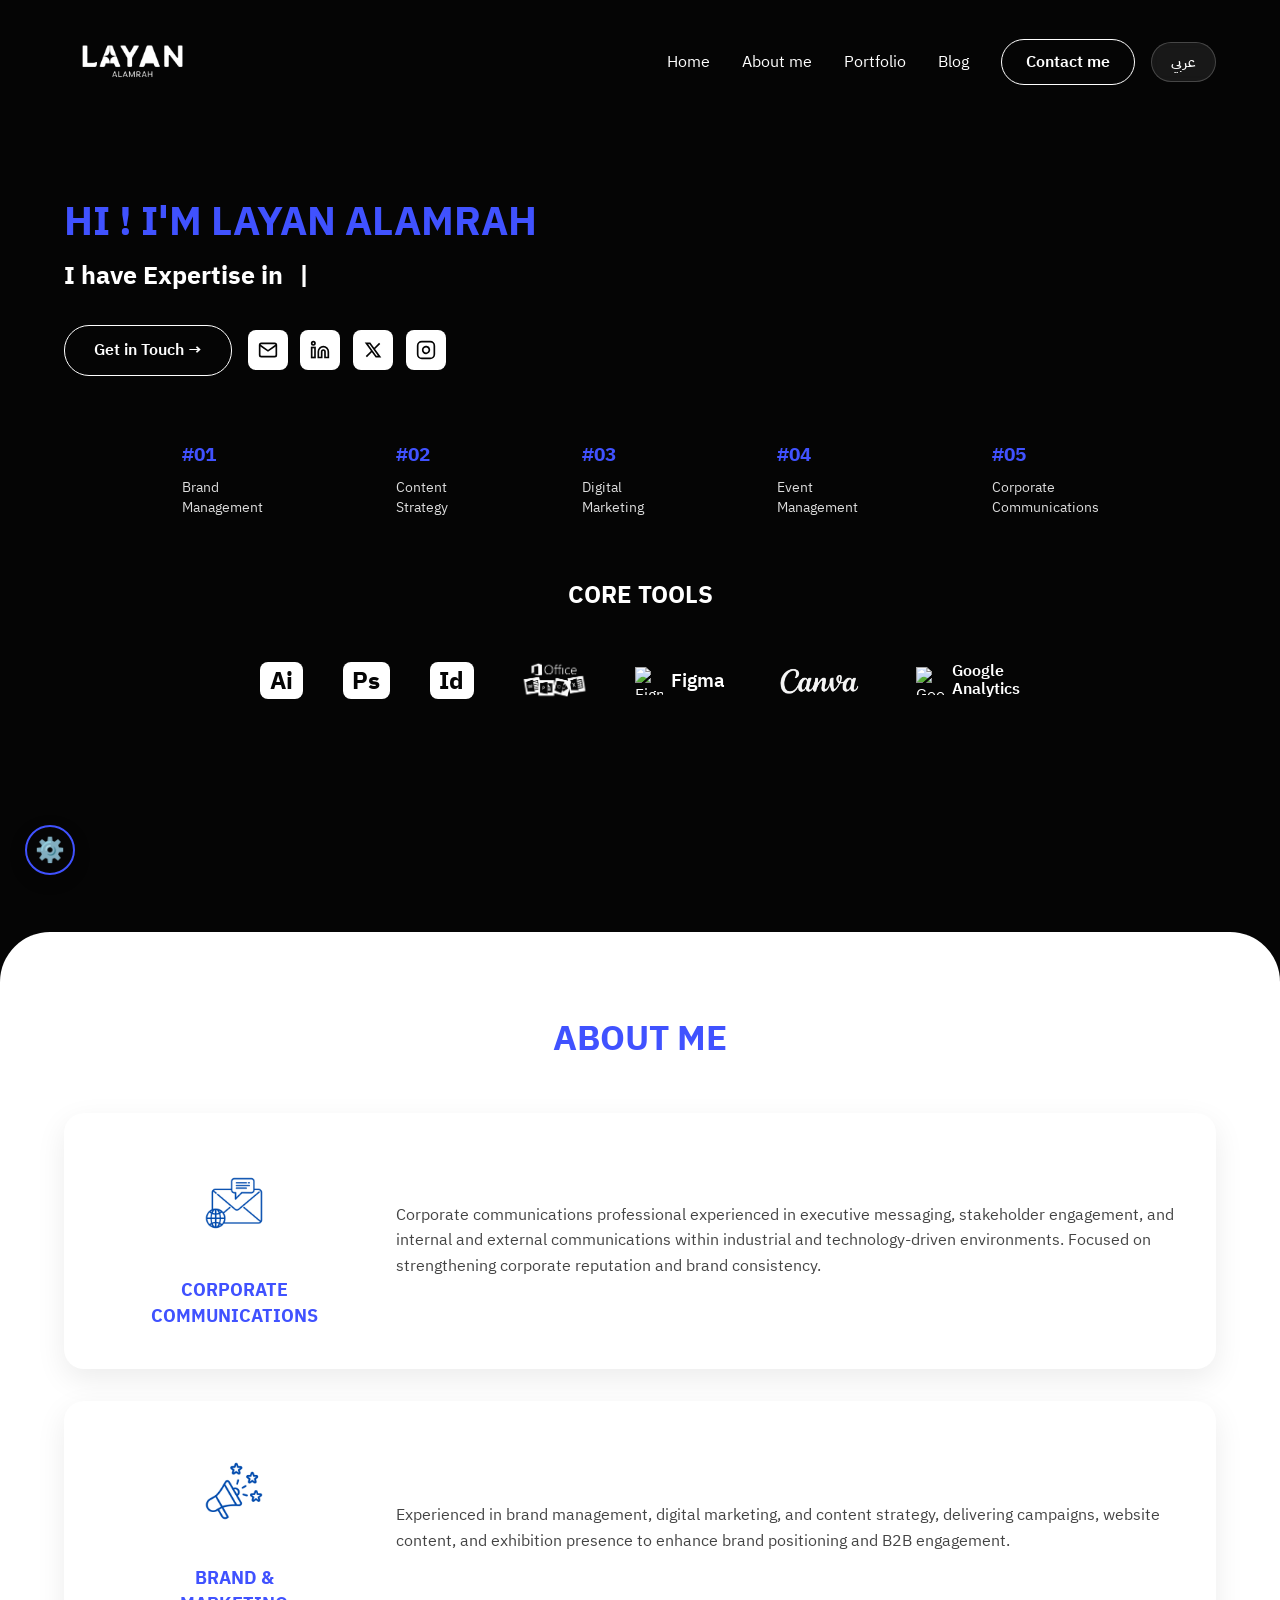
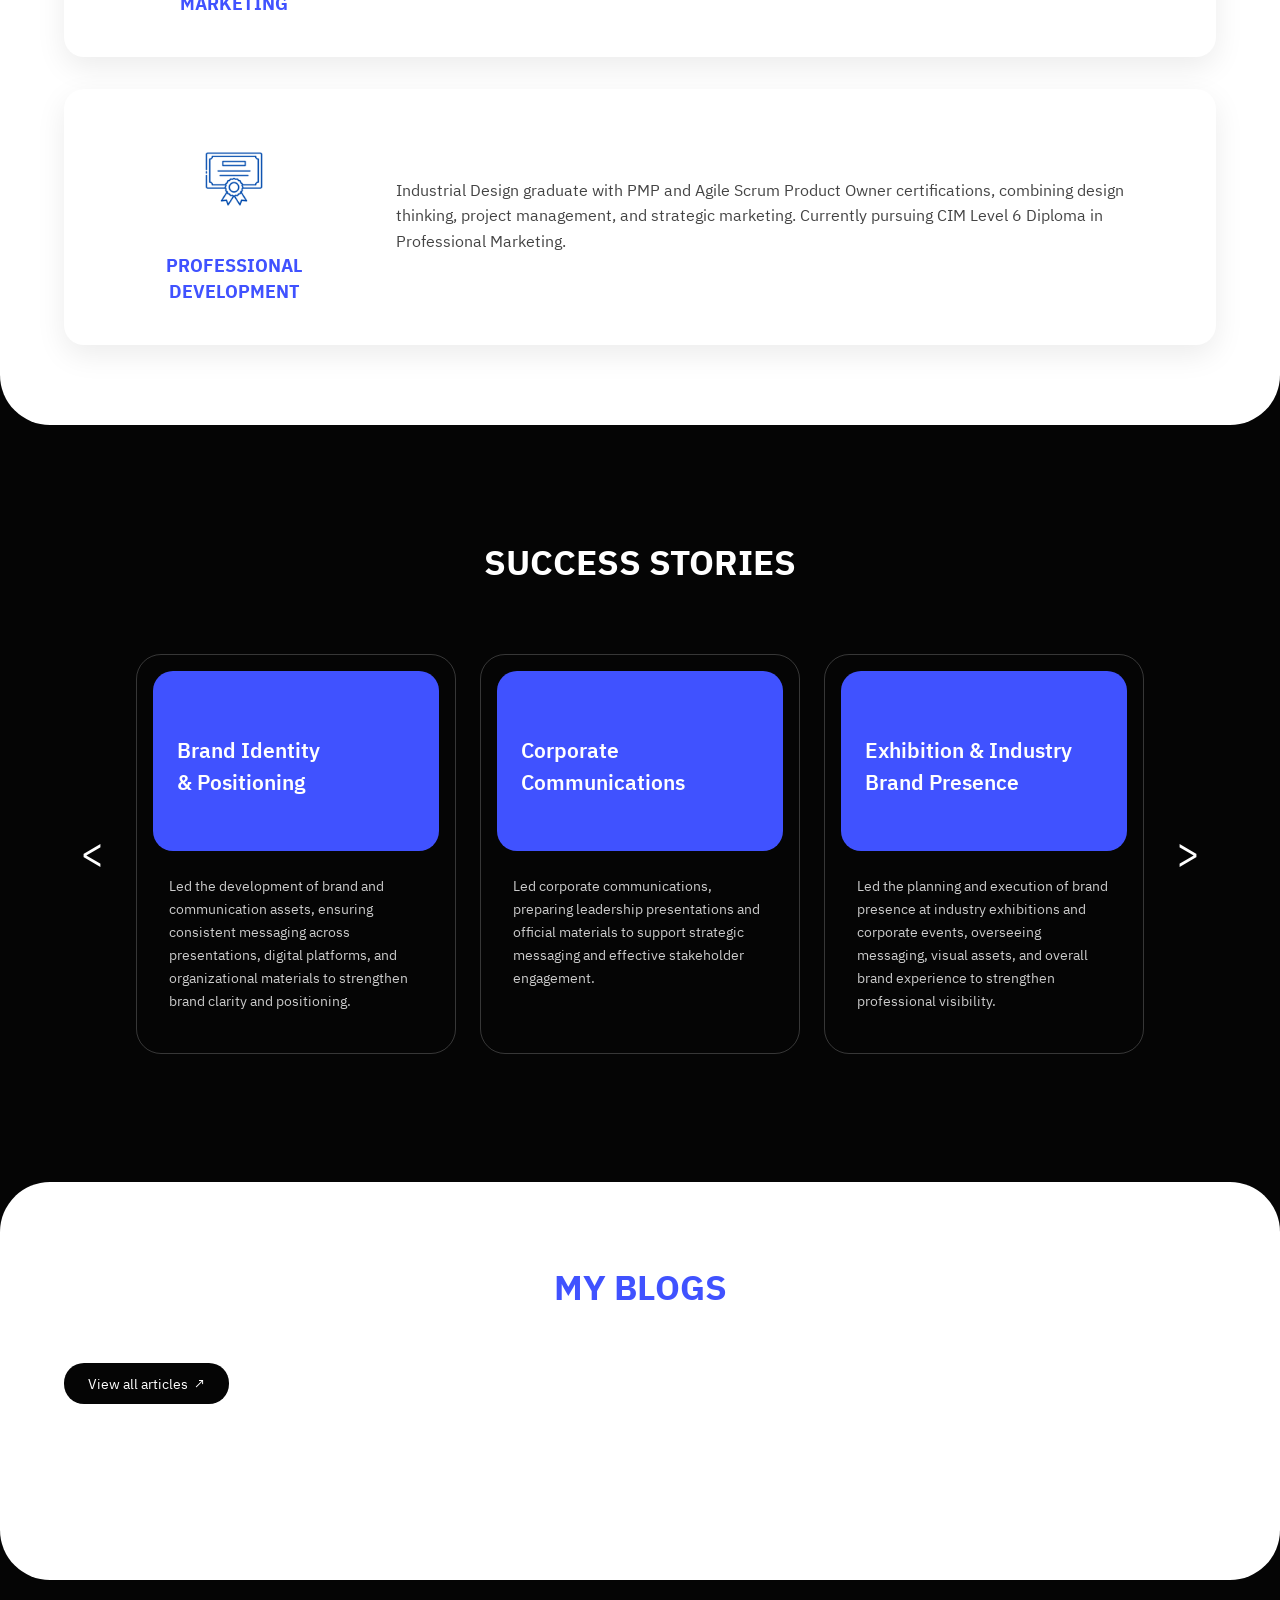
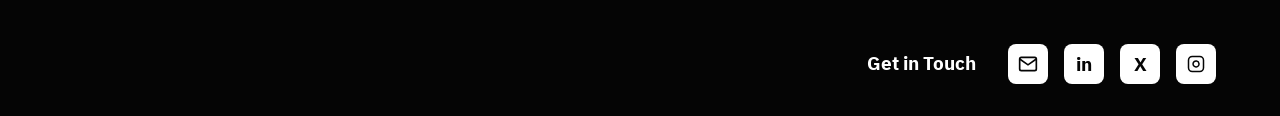
==== commit 928774b1: "Update index.html" ====
--- a/index.html
+++ b/index.html
@@ -4,7 +4,7 @@
 <head>
     <meta charset="UTF-8">
     <meta name="viewport" content="width=device-width, initial-scale=1.0">
-    <title>Layan Alamrah - Portfolio</title>
+    <title>Layan Alamrah</title>
     <link rel="stylesheet" href="style.css">
     <link href="https://fonts.googleapis.com/css2?family=IBM+Plex+Sans+Arabic:wght@300;400;500;600;700&display=swap" rel="stylesheet">
 </head>
--- a/style.css
+++ b/style.css
@@ -28,8 +28,13 @@
 }
 
 /* تنسيقات عامة للنصوص والأقسام */
-.accent-text { color: var(--accent-blue); }
-.text-white { color: var(--text-white); }
+.accent-text {
+    color: var(--accent-blue);
+}
+
+.text-white {
+    color: var(--text-white);
+}
 
 .section-title {
     text-align: center;
@@ -96,9 +101,19 @@
     gap: 2rem;
 }
 
-nav { display: flex; gap: 2rem; }
-nav a { font-size: 1rem; transition: color 0.3s; }
-nav a:hover { color: var(--accent-blue); }
+nav {
+    display: flex;
+    gap: 2rem;
+}
+
+nav a {
+    font-size: 1rem;
+    transition: color 0.3s;
+}
+
+nav a:hover {
+    color: var(--accent-blue);
+}
 
 .header-actions {
     display: flex;
@@ -131,6 +146,7 @@
     font-weight: 600;
     transition: 0.3s;
 }
+
 .btn-contact:hover {
     background: var(--text-white);
     color: var(--bg-black);
@@ -141,7 +157,7 @@
     align-items: center;
     gap: 8px;
     background: rgba(255, 255, 255, 0.08);
-    color: #ffffff !important; 
+    color: #ffffff !important;
     border: 1px solid rgba(255, 255, 255, 0.2);
     padding: 0.5rem 1.2rem;
     border-radius: 30px;
@@ -151,6 +167,7 @@
     transition: all 0.3s ease;
     backdrop-filter: blur(5px);
 }
+
 .btn-lang:hover {
     background: #ffffff;
     color: #000000 !important;
@@ -162,22 +179,41 @@
    ========================================= */
 .hero.dark-section {
     background: linear-gradient(rgba(5, 5, 5, 0.30), rgba(5, 5, 5, 0.98)), url('https://ijn12hoh65.ufs.sh/f/gCdr8Ko1IyUJaWJ3TLkXPIJ5uHrcU0ZMVSRbsBytFgwYviTq') !important;
-    background-size: cover !important; 
-    background-position: center top !important; 
-    background-attachment: fixed !important; 
-    padding: 12rem 5% 5rem; 
-    min-height: 100vh; 
-}
-
-.hero h1, .hero h2, .hero-actions, .services-row, .tools-row {
+    background-size: cover !important;
+    background-position: center top !important;
+    background-attachment: fixed !important;
+    padding: 12rem 5% 5rem;
+    min-height: 100vh;
+}
+
+.hero h1,
+.hero h2,
+.hero-actions,
+.services-row,
+.tools-row {
     position: relative;
     z-index: 2;
 }
 
-.hero h1 { font-size: 2.5rem; font-weight: 800; margin-bottom: 0.5rem; }
-.hero h2 { font-size: 2.2rem; font-weight: 800; line-height: 1.3; margin-bottom: 2rem; }
-
-.hero-actions { display: flex; align-items: center; gap: 1rem; margin-bottom: 4rem; }
+.hero h1 {
+    font-size: 2.5rem;
+    font-weight: 800;
+    margin-bottom: 0.5rem;
+}
+
+.hero h2 {
+    font-size: 2.2rem;
+    font-weight: 800;
+    line-height: 1.3;
+    margin-bottom: 2rem;
+}
+
+.hero-actions {
+    display: flex;
+    align-items: center;
+    gap: 1rem;
+    margin-bottom: 4rem;
+}
 
 .btn-outline {
     border: 1.5px solid var(--text-white);
@@ -186,7 +222,10 @@
     font-weight: 600;
 }
 
-.social-squares { display: flex; gap: 0.8rem; }
+.social-squares {
+    display: flex;
+    gap: 0.8rem;
+}
 
 .social-icon {
     width: 40px;
@@ -203,143 +242,768 @@
 .social-icon:hover {
     background-color: var(--accent-blue);
     color: var(--text-white);
-    transform: translateY(-4px); 
+    transform: translateY(-4px);
 }
 
 /* --- تأثير الآلة الكاتبة --- */
 .hero h2.typewriter-h2 {
-    font-size: 20px !important;
+    font-size: 25px !important;
     display: inline-flex;
     flex-wrap: wrap;
     align-items: center;
     gap: 8px;
 }
-.typing-text { color: var(--accent-blue); font-weight: bold; }
-.cursor { display: inline-block; color: var(--text-white); animation: blink 0.75s step-end infinite; }
-@keyframes blink { from, to { opacity: 1; } 50% { opacity: 0; } }
+
+.typing-text {
+    color: var(--accent-blue);
+    font-weight: bold;
+}
+
+.cursor {
+    display: inline-block;
+    color: var(--text-white);
+    animation: blink 0.75s step-end infinite;
+}
+
+@keyframes blink {
+
+    from,
+    to {
+        opacity: 1;
+    }
+
+    50% {
+        opacity: 0;
+    }
+}
 
 /* =========================================
    4. الخدمات والأدوات 
    ========================================= */
-.services-row { display: flex; justify-content: space-evenly; align-items: center; gap: 1rem; margin-bottom: 4rem; flex-wrap: wrap; }
-.service-item span { font-weight: 800; font-size: 1.2rem; display: block; margin-bottom: 0.5rem; }
-.service-item p { font-size: 0.9rem; line-height: 1.4; color: #ddd; }
-
-.tools-row { display: flex; align-items: center; justify-content: center; gap: 3rem; flex-wrap: wrap; margin: 4rem auto; }
-.tools-row h3 { font-size: 1.5rem; line-height: 1.2; color: var(--text-white); }
-.tools-icons { display: flex; align-items: center; justify-content: center; gap: 2.5rem; flex-wrap: wrap; max-width: 1000px; }
-
-.tool-box { background: var(--text-white); color: var(--bg-black); font-weight: 900; font-size: 1.5rem; padding: 0.4rem 0.6rem; border-radius: 8px; line-height: 1; }
-.tool-item { display: flex; align-items: center; gap: 0.5rem; }
-.tool-svg { width: 28px; height: 28px; }
-.tool-text { font-size: 1.2rem; font-weight: 600; color: var(--text-white); }
-.stacked-text { display: flex; flex-direction: column; line-height: 1.1; font-size: 1rem; font-weight: 600; color: var(--text-white); }
-.custom-tool-img { height: 45px; width: auto; object-fit: contain; mix-blend-mode: screen; }
+.services-row {
+    display: flex;
+    justify-content: space-evenly;
+    align-items: center;
+    gap: 1rem;
+    margin-bottom: 4rem;
+    flex-wrap: wrap;
+}
+
+.service-item span {
+    font-weight: 800;
+    font-size: 1.2rem;
+    display: block;
+    margin-bottom: 0.5rem;
+}
+
+.service-item p {
+    font-size: 0.9rem;
+    line-height: 1.4;
+    color: #ddd;
+}
+
+.tools-row {
+    display: flex;
+    align-items: center;
+    justify-content: center;
+    gap: 3rem;
+    flex-wrap: wrap;
+    margin: 4rem auto;
+}
+
+.tools-row h3 {
+    font-size: 1.5rem;
+    line-height: 1.2;
+    color: var(--text-white);
+    white-space: nowrap !important;
+}
+
+
+.tools-icons {
+    display: flex;
+    align-items: center;
+    justify-content: center;
+    gap: 2.5rem;
+    flex-wrap: wrap;
+    max-width: 1000px;
+}
+
+
+/* حاوية أسهم الأدوات في الكمبيوتر */
+.tools-slider-container {
+    width: 100%;
+    display: flex;
+    justify-content: center;
+    align-items: center;
+}
+
+.scroll-arrow {
+    display: none;
+}
+
+/* مخفية في اللابتوب */
+
+.tool-box {
+    background: var(--text-white);
+    color: var(--bg-black);
+    font-weight: 900;
+    font-size: 1.5rem;
+    padding: 0.4rem 0.6rem;
+    border-radius: 8px;
+    line-height: 1;
+}
+
+.tool-item {
+    display: flex;
+    align-items: center;
+    gap: 0.5rem;
+}
+
+.tool-svg {
+    width: 28px;
+    height: 28px;
+}
+
+.tool-text {
+    font-size: 1.2rem;
+    font-weight: 600;
+    color: var(--text-white);
+}
+
+.stacked-text {
+    display: flex;
+    flex-direction: column;
+    line-height: 1.1;
+    font-size: 1rem;
+    font-weight: 600;
+    color: var(--text-white);
+}
+
+.custom-tool-img {
+    height: 45px;
+    width: auto;
+    object-fit: contain;
+    mix-blend-mode: screen;
+}
 
 /* =========================================
    5. قسم About Me
    ========================================= */
-.about-container { display: flex; flex-direction: column; gap: 2rem; }
-.about-card { display: flex; background: #ffffff; border-radius: 20px; padding: 2.5rem; box-shadow: var(--card-shadow); align-items: center; gap: 2rem; }
-.about-left { width: 25%; display: flex; flex-direction: column; align-items: center; justify-content: center; min-width: 200px; text-align: center; }
-.about-icon { width: 100px; height: 100px; object-fit: contain; margin-bottom: 1.5rem; }
-.about-left h3 { font-size: 1.1rem; font-weight: 800; }
-.about-right { width: 75%; font-size: 1rem; color: #444; line-height: 1.6; }
+.about-container {
+    display: flex;
+    flex-direction: column;
+    gap: 2rem;
+}
+
+.about-card {
+    display: flex;
+    background: #ffffff;
+    border-radius: 20px;
+    padding: 2.5rem;
+    box-shadow: var(--card-shadow);
+    align-items: center;
+    gap: 2rem;
+}
+
+.about-left {
+    width: 25%;
+    display: flex;
+    flex-direction: column;
+    align-items: center;
+    justify-content: center;
+    min-width: 200px;
+    text-align: center;
+}
+
+.about-icon {
+    width: 100px;
+    height: 100px;
+    object-fit: contain;
+    margin-bottom: 1.5rem;
+}
+
+.about-left h3 {
+    font-size: 1.1rem;
+    font-weight: 800;
+}
+
+.about-right {
+    width: 75%;
+    font-size: 1rem;
+    color: #444;
+    line-height: 1.6;
+}
 
 /* =========================================
    6. قصص النجاح (Portfolio Carousel)
    ========================================= */
-.success-stories { padding: 5rem 5%; }
-.carousel-wrapper { display: flex; align-items: center; position: relative; }
-.carousel-track { display: flex; gap: 1.5rem; overflow-x: auto; scroll-behavior: smooth; padding: 1rem; scrollbar-width: none; width: 100%; }
-.carousel-track::-webkit-scrollbar { display: none; }
-.carousel-btn { background: none; border: none; font-size: 2.5rem; color: var(--text-white); cursor: pointer; padding: 0 1rem; z-index: 10; }
-.story-card { min-width: 320px; background: transparent; border: 1px solid rgba(255, 255, 255, 0.2); border-radius: 25px; padding: 1rem; display: flex; flex-direction: column; }
-.story-top { background: var(--accent-blue); color: var(--text-white); border-radius: 20px; padding: 4rem 1.5rem 2rem 1.5rem; font-size: 1.3rem; font-weight: 600; min-height: 180px; }
-.story-bottom { padding: 1.5rem 1rem; color: #ccc; font-size: 0.9rem; line-height: 1.6; }
+.success-stories {
+    padding: 5rem 5%;
+}
+
+.carousel-wrapper {
+    display: flex;
+    align-items: center;
+    position: relative;
+}
+
+.carousel-track {
+    display: flex;
+    gap: 1.5rem;
+    overflow-x: auto;
+    scroll-behavior: smooth;
+    padding: 1rem;
+    scrollbar-width: none;
+    width: 100%;
+}
+
+.carousel-track::-webkit-scrollbar {
+    display: none;
+}
+
+.carousel-btn {
+    background: none;
+    border: none;
+    font-size: 2.5rem;
+    color: var(--text-white);
+    cursor: pointer;
+    padding: 0 1rem;
+    z-index: 10;
+}
+
+.story-card {
+    min-width: 320px;
+    background: transparent;
+    border: 1px solid rgba(255, 255, 255, 0.2);
+    border-radius: 25px;
+    padding: 1rem;
+    display: flex;
+    flex-direction: column;
+}
+
+.story-top {
+    background: var(--accent-blue);
+    color: var(--text-white);
+    border-radius: 20px;
+    padding: 4rem 1.5rem 2rem 1.5rem;
+    font-size: 1.3rem;
+    font-weight: 600;
+    min-height: 180px;
+}
+
+.story-bottom {
+    padding: 1.5rem 1rem;
+    color: #ccc;
+    font-size: 0.9rem;
+    line-height: 1.6;
+}
+
+/* تنسيق الصورة البديلة للمربع الأزرق في قصص النجاح */
+.story-image {
+    width: 100%;
+    height: 180px; 
+    object-fit: cover; 
+    border-radius: 20px;
+    margin-bottom: 1rem;
+    background-color: #111;
+}
+
 
 /* =========================================
    7. المدونة (Blog Preview)
    ========================================= */
-.blog-teaser { display: flex; justify-content: space-between; align-items: center; margin-bottom: 2rem; flex-wrap: wrap; gap: 1rem; }
-.blog-teaser-btn { background: var(--bg-black); color: var(--text-white); padding: 0.6rem 1.5rem; border-radius: 20px; font-size: 0.9rem; }
-.blog-preview-grid { display: flex; gap: 1.5rem; overflow-x: auto; scroll-behavior: smooth; padding: 2rem 1rem; scrollbar-width: none; width: 100%; margin-top: 2rem; }
-.blog-preview-grid::-webkit-scrollbar { display: none; }
-.blog-card { width: 320px; background: #FFFFFF; border-radius: 35px; padding: 25px; position: relative; overflow: hidden; box-shadow: 0 15px 40px rgba(0,0,0,0.05); text-align: center; border: 1px solid #f0f0f0; }
-.blog-visual-area { position: relative; height: 160px; display: flex; align-items: center; justify-content: center; margin-bottom: 20px; }
-.brain-img { width: 250px; position: relative; z-index: 2; filter: drop-shadow(0 10px 15px rgba(0,0,0,0.1)); }
-.study-text { font-size: 0.85rem; color: #666; margin-bottom: 8px; }
-.highlight-percent { font-size: 1.8rem; font-weight: 800; color: #4CAF50; margin-bottom: 5px; }
+.blog-teaser {
+    display: flex;
+    justify-content: space-between;
+    align-items: center;
+    margin-bottom: 2rem;
+    flex-wrap: wrap;
+    gap: 1rem;
+}
+
+.blog-teaser-btn {
+    background: var(--bg-black);
+    color: var(--text-white);
+    padding: 0.6rem 1.5rem;
+    border-radius: 20px;
+    font-size: 0.9rem;
+}
+
+.blog-preview-grid {
+    display: flex;
+    gap: 1.5rem;
+    overflow-x: auto;
+    scroll-behavior: smooth;
+    padding: 2rem 1rem;
+    scrollbar-width: none;
+    width: 100%;
+    margin-top: 2rem;
+}
+
+.blog-preview-grid::-webkit-scrollbar {
+    display: none;
+}
+
+.blog-card {
+    width: 320px;
+    background: #FFFFFF;
+    border-radius: 35px;
+    padding: 25px;
+    position: relative;
+    overflow: hidden;
+    box-shadow: 0 15px 40px rgba(0, 0, 0, 0.05);
+    text-align: center;
+    border: 1px solid #f0f0f0;
+}
+
+.blog-visual-area {
+    position: relative;
+    height: 160px;
+    display: flex;
+    align-items: center;
+    justify-content: center;
+    margin-bottom: 20px;
+}
+
+.brain-img {
+    width: 250px;
+    position: relative;
+    z-index: 2;
+    filter: drop-shadow(0 10px 15px rgba(0, 0, 0, 0.1));
+}
+
+.study-text {
+    font-size: 0.85rem;
+    color: #666;
+    margin-bottom: 8px;
+}
+
+.highlight-percent {
+    font-size: 1.8rem;
+    font-weight: 800;
+    color: #4CAF50;
+    margin-bottom: 5px;
+}
 
 /* =========================================
    8. الفوتر وزر الأدمين (Footer & Admin)
    ========================================= */
-.footer-section { padding: 2rem 5%; }
-.footer-content { display: flex; justify-content: flex-end; align-items: center; gap: 2rem; }
-.footer-icons { display: flex; gap: 1rem; }
-.footer-icons .icon { width: 40px; height: 40px; background: var(--text-white); color: var(--bg-black); border-radius: 8px; display: flex; align-items: center; justify-content: center; font-weight: bold; font-size: 1.2rem; transition: transform 0.3s ease, background 0.3s ease, color 0.3s ease; }
-.footer-icons .icon:hover { transform: translateY(-4px); background: var(--accent-blue); color: var(--text-white); }
-.admin-gear { position: fixed; bottom: 25px; left: 25px; background: var(--bg-black); color: var(--text-white); width: 50px; height: 50px; border-radius: 50%; display: flex; align-items: center; justify-content: center; font-size: 1.5rem; box-shadow: 0 5px 15px rgba(0,0,0,0.3); z-index: 1000; border: 2px solid var(--accent-blue); transition: all 0.3s ease; }
-.admin-gear:hover { transform: scale(1.1) rotate(45deg); background: var(--accent-blue); }
+.footer-section {
+    padding: 2rem 5%;
+}
+
+.footer-content {
+    display: flex;
+    justify-content: flex-end;
+    align-items: center;
+    gap: 2rem;
+}
+
+.footer-icons {
+    display: flex;
+    gap: 1rem;
+}
+
+.footer-icons .icon {
+    width: 40px;
+    height: 40px;
+    background: var(--text-white);
+    color: var(--bg-black);
+    border-radius: 8px;
+    display: flex;
+    align-items: center;
+    justify-content: center;
+    font-weight: bold;
+    font-size: 1.2rem;
+    transition: transform 0.3s ease, background 0.3s ease, color 0.3s ease;
+}
+
+.footer-icons .icon:hover {
+    transform: translateY(-4px);
+    background: var(--accent-blue);
+    color: var(--text-white);
+}
+
+.admin-gear {
+    position: fixed;
+    bottom: 25px;
+    left: 25px;
+    background: var(--bg-black);
+    color: var(--text-white);
+    width: 50px;
+    height: 50px;
+    border-radius: 50%;
+    display: flex;
+    align-items: center;
+    justify-content: center;
+    font-size: 1.5rem;
+    box-shadow: 0 5px 15px rgba(0, 0, 0, 0.3);
+    z-index: 1000;
+    border: 2px solid var(--accent-blue);
+    transition: all 0.3s ease;
+}
+
+.admin-gear:hover {
+    transform: scale(1.1) rotate(45deg);
+    background: var(--accent-blue);
+}
 
 /* =========================================
    9. التجاوب مع الشاشات (Responsive)
    ========================================= */
 @media (max-width: 900px) {
-    header, .footer-content { flex-direction: column; gap: 1rem; align-items: center; }
-    .about-card { flex-direction: column; text-align: center; }
-    .about-left, .about-right { width: 100%; }
-    .services-row, .tools-row { justify-content: center; }
+
+    header,
+    .footer-content {
+        flex-direction: column;
+        gap: 1rem;
+        align-items: center;
+    }
+
+    .about-card {
+        flex-direction: column;
+        text-align: center;
+    }
+
+    .about-left,
+    .about-right {
+        width: 100%;
+    }
+
+    .services-row,
+    .tools-row {
+        justify-content: center;
+    }
 }
 
 /* --- تجاوب الجوال الدقيق والنهائي --- */
 @media (max-width: 768px) {
-    html, body { overflow-x: hidden !important; width: 100% !important; }
+
+    html,
+    body {
+        overflow-x: hidden !important;
+        width: 100% !important;
+    }
 
     /* الهيدر الجديد مع الهامبرجر */
-    header { flex-direction: row !important; justify-content: space-between !important; align-items: center !important; padding: 20px 25px !important; }
-    
-    .menu-toggle { display: flex; }
-    .menu-toggle.is-active .bar:nth-child(1) { transform: translateY(9px) rotate(45deg); }
-    .menu-toggle.is-active .bar:nth-child(2) { opacity: 0; }
-    .menu-toggle.is-active .bar:nth-child(3) { transform: translateY(-9px) rotate(-45deg); }
-
-    .nav-wrapper { position: fixed; top: 0; left: -100%; width: 100%; height: 100vh; background-color: rgba(5, 5, 5, 0.98); flex-direction: column; justify-content: center; align-items: center; gap: 30px; transition: 0.4s ease-in-out; z-index: 9998; }
-    .nav-wrapper.active { left: 0; }
-    
-    nav { flex-direction: column !important; align-items: center !important; gap: 25px !important; }
-    nav a { font-size: 22px !important; font-weight: bold; }
-    .header-actions { flex-direction: column !important; gap: 20px !important; transform: scale(1.1); }
+    header {
+        flex-direction: row !important;
+        justify-content: space-between !important;
+        align-items: center !important;
+        padding: 20px 25px !important;
+    }
+
+    .menu-toggle {
+        display: flex;
+    }
+
+    .menu-toggle.is-active .bar:nth-child(1) {
+        transform: translateY(9px) rotate(45deg);
+    }
+
+    .menu-toggle.is-active .bar:nth-child(2) {
+        opacity: 0;
+    }
+
+    .menu-toggle.is-active .bar:nth-child(3) {
+        transform: translateY(-9px) rotate(-45deg);
+    }
+
+    .nav-wrapper {
+        position: fixed;
+        top: 0;
+        left: -100%;
+        width: 100%;
+        height: 100vh;
+        background-color: rgba(5, 5, 5, 0.98);
+        flex-direction: column;
+        justify-content: center;
+        align-items: center;
+        gap: 30px;
+        transition: 0.4s ease-in-out;
+        z-index: 9998;
+    }
+
+    .nav-wrapper.active {
+        left: 0;
+    }
+
+    nav {
+        flex-direction: column !important;
+        align-items: center !important;
+        gap: 25px !important;
+    }
+
+    nav a {
+        font-size: 22px !important;
+        font-weight: bold;
+    }
+
+    .header-actions {
+        flex-direction: column !important;
+        gap: 20px !important;
+        transform: scale(1.1);
+    }
 
     /* تصغير اللوجو في الجوال */
-    .header-logo { height: 30px !important; }
-
-    /* قسم الهيرو */
-    .hero.dark-section { padding: 140px 20px 60px 20px !important; display: flex !important; flex-direction: column !important; align-items: flex-start !important; text-align: left !important; }
-    .hero h1 { font-size: 32px !important; text-align: left !important; margin-bottom: 15px !important; max-width: 100% !important; }
-    .hero h2 { font-size: 15px !important; text-align: left !important; margin-bottom: 40px !important; max-width: 95% !important; }
-    .hero h2.typewriter-h2 { font-size: 14px !important; }
-    
-    .hero-actions { display: flex !important; flex-direction: row !important; flex-wrap: nowrap !important; justify-content: flex-start !important; gap: 15px !important; }
-    .btn-outline { padding: 10px 20px !important; font-size: 14px !important; }
-    .social-icon { width: 35px !important; height: 35px !important; flex-shrink: 0 !important; }
+    .header-logo {
+        height: 40px !important;
+    }
+
+    /* 💡 قسم الهيرو المعدل (المنحنى والظل) 💡 */
+    .hero.dark-section {
+        padding-top: 130px !important;
+        padding-bottom: 20px !important;
+        min-height: auto !important;
+        display: flex !important;
+        flex-direction: column !important;
+        align-items: flex-start !important;
+        text-align: left !important;
+
+        border-bottom-left-radius: 40px !important;
+        border-bottom-right-radius: 40px !important;
+
+        position: relative !important;
+        z-index: 10 !important;
+        /* يخليه فوق القسم الأبيض */
+
+        box-shadow: inset 0px -15px 40px 5px rgba(0, 0, 0, 0.8) !important;
+        /* يسحب القسم اللي تحته (الأبيض) ليكون وراه */
+        margin-bottom: -80px !important;
+
+        /* حل مشكلة الآيفون */
+        background-attachment: scroll !important;
+        overflow: visible !important;
+    }
+
+    .light-section {
+        background-color: #ffffff !important;
+
+        /* نلغي القوس العلوي تماماً عشان ما يصير فيه فراغ أسود */
+        border-top-left-radius: 0 !important;
+        border-top-right-radius: 0 !important;
+
+        position: relative !important;
+        z-index: 1 !important;
+        /* يكون تحت الأسود */
+
+        /* مساحة عشان الكلام ما يندفن تحت قوس الأسود */
+        padding-top: 80px !important;
+    }
+
+    .hero h1 {
+        font-size: 28px !important;
+        text-align: left !important;
+        margin-bottom: 15px !important;
+        max-width: 100% !important;
+    }
+
+    .hero h2 {
+        font-size: 15px !important;
+        text-align: left !important;
+        margin-bottom: 40px !important;
+        max-width: 95% !important;
+    }
+
+    /* تكبير خط الآلة الكاتبة و التنسيق الجديد */
+    .hero h2.typewriter-h2 {
+        font-size: 22.5px !important;
+        margin-bottom: 30px !important;
+        display: block !important;
+        width: 100% !important;
+        text-align: left !important;
+        line-height: 1.5 !important;
+    }
+    html[dir="rtl"] .hero h2.typewriter-h2,
+    body.rtl .hero h2.typewriter-h2 {
+        text-align: right !important;
+    }
+    #typewriter, .cursor {
+        display: inline !important;
+    }
+
+    #static-expertise {
+        width: 100%;
+        display: block;
+        margin-bottom: 8px;
+    }
+
+    .hero-actions {
+        display: flex !important;
+        flex-direction: row !important;
+        flex-wrap: nowrap !important;
+        justify-content: flex-start !important;
+        gap: 15px !important;
+        margin-bottom: 30px !important;
+        padding-top: 10px !important;
+    }
+
+    .btn-outline {
+        padding: 10px 20px !important;
+        font-size: 14px !important;
+    }
+
+    .social-icon {
+        width: 35px !important;
+        height: 35px !important;
+        flex-shrink: 0 !important;
+    }
 
     /* الخدمات والأدوات */
-    .services-row { display: flex !important; flex-wrap: wrap !important; justify-content: center !important; gap: 20px 5px !important; margin-top: 30px !important; }
-    .service-item, .service-card { width: 31% !important; min-width: 100px !important; text-align: center !important; margin-bottom: 0 !important; }
-
-    .tools-row { display: flex !important; flex-direction: column !important; align-items: flex-start !important; padding: 0 10px !important; }
-    .tools-icons { display: flex !important; flex-direction: row !important; flex-wrap: nowrap !important; overflow-x: auto !important; gap: 25px !important; width: 100% !important; padding-bottom: 15px !important; -webkit-overflow-scrolling: touch; scrollbar-width: none; }
-    .tools-icons::-webkit-scrollbar { display: none; }
-    .tool-box, .tool-item { flex: 0 0 auto !important; }
+    .services-row {
+        display: flex !important;
+        flex-wrap: wrap !important;
+        justify-content: center !important;
+        gap: 20px 5px !important;
+        margin-top: 10px !important;
+        margin-bottom: 10px !important;
+        width: 100% !important;
+    }
+
+    .service-item,
+    .service-card {
+        width: 31% !important;
+        min-width: 100px !important;
+        text-align: center !important;
+        margin-bottom: 10px !important;
+        padding-top: 15px !important;
+    }
+
+    /* الأدوات والأسهم */
+    .tools-row {
+        display: flex !important;
+        flex-direction: column !important;
+        align-items: flex-start !important;
+        padding: 0 10px !important;
+        margin-top: 10px !important;
+        width: 100% !important;
+        box-sizing: border-box !important;
+        padding-top: 10px !important;
+    }
+
+    html[dir="rtl"] .tools-row,
+    body.rtl .tools-row {
+        align-items: flex-end !important;
+    }
+
+    .tools-row h3 {
+        width: 100% !important;
+        font-size: 20px !important;
+        margin-bottom: -5px !important;
+        color: rgba(255, 255, 255, 0.8) !important;
+        letter-spacing: 1px;
+        text-align: left !important;
+        padding-top: 5px !important;
+    }
+
+    html[dir="rtl"] .tools-row h3,
+    body.rtl .tools-row h3 {
+        text-align: right !important;
+    }
+
+    .tools-slider-container {
+        display: flex !important;
+        align-items: center !important;
+        justify-content: space-between !important;
+        width: 100% !important;
+        gap: 5px !important;
+        box-sizing: border-box !important;
+        margin-top: -5px !important;
+    }
+
+    .scroll-arrow {
+        display: block !important;
+        background: none;
+        border: none;
+        color: rgba(255, 255, 255, 0.6);
+        font-size: 22px;
+        padding: 5px;
+        cursor: pointer;
+        transition: 0.2s;
+        flex-shrink: 0 !important;
+    }
+
+    .scroll-arrow:active {
+        color: #fff;
+        transform: scale(0.9);
+    }
+
+    .tools-icons {
+        display: flex !important;
+        flex-direction: row !important;
+        flex-wrap: nowrap !important;
+        overflow-x: auto !important;
+        gap: 20px !important;
+        width: auto !important;
+        padding-bottom: 5px !important;
+        justify-content: flex-start !important;
+        -webkit-overflow-scrolling: touch;
+        scrollbar-width: none;
+        flex: 1 1 auto !important;
+        min-width: 0 !important;
+    }
+
+    .tools-icons::-webkit-scrollbar {
+        display: none;
+    }
+
+    .tool-box,
+    .tool-item {
+        flex: 0 0 auto !important;
+    }
 
     /* قفل حجم صور وأيقونات الأدوات في الجوال */
-    .custom-tool-img { height: 35px !important; max-width: 100px !important; object-fit: contain !important; }
-    .tool-svg { width: 24px !important; height: 24px !important; }
-    .tool-box { font-size: 1.2rem !important; padding: 0.3rem 0.5rem !important; }
+    .custom-tool-img {
+        height: 35px !important;
+        max-width: 100px !important;
+        object-fit: contain !important;
+    }
+
+    .tool-svg {
+        width: 24px !important;
+        height: 24px !important;
+    }
+
+    .tool-box {
+        font-size: 1.2rem !important;
+        padding: 0.3rem 0.5rem !important;
+    }
 
     /* الأقسام السفلية */
-    .about-card { flex-direction: column !important; padding: 30px 20px !important; }
-    .about-left, .about-right { width: 100% !important; text-align: center !important; }
-    .slide, .portfolio-card, .story-card, .blog-card { width: 85% !important; margin: 0 auto !important; flex: 0 0 85% !important; }
-}
+    .about-card {
+        flex-direction: column !important;
+        padding: 30px 20px !important;
+    }
+
+    .about-left,
+    .about-right {
+        width: 100% !important;
+        text-align: center !important;
+    }
+
+    .slide,
+    .portfolio-card,
+    .story-card,
+    .blog-card {
+        width: 85% !important;
+        margin: 0 auto !important;
+        flex: 0 0 85% !important;
+    }
+
+    .success-stories {
+        padding-left: 0px !important;
+        padding-right: 0px !important;
+    }
+
+    .prev-btn {
+        left: 0px !important;
+        padding: 1px !important;
+    }
+
+    /* 4. تثبيت السهم اليمين على الحافة */
+    .next-btn {
+        right: 0px !important;
+        padding: 1px !important;
+    }
+}
+
